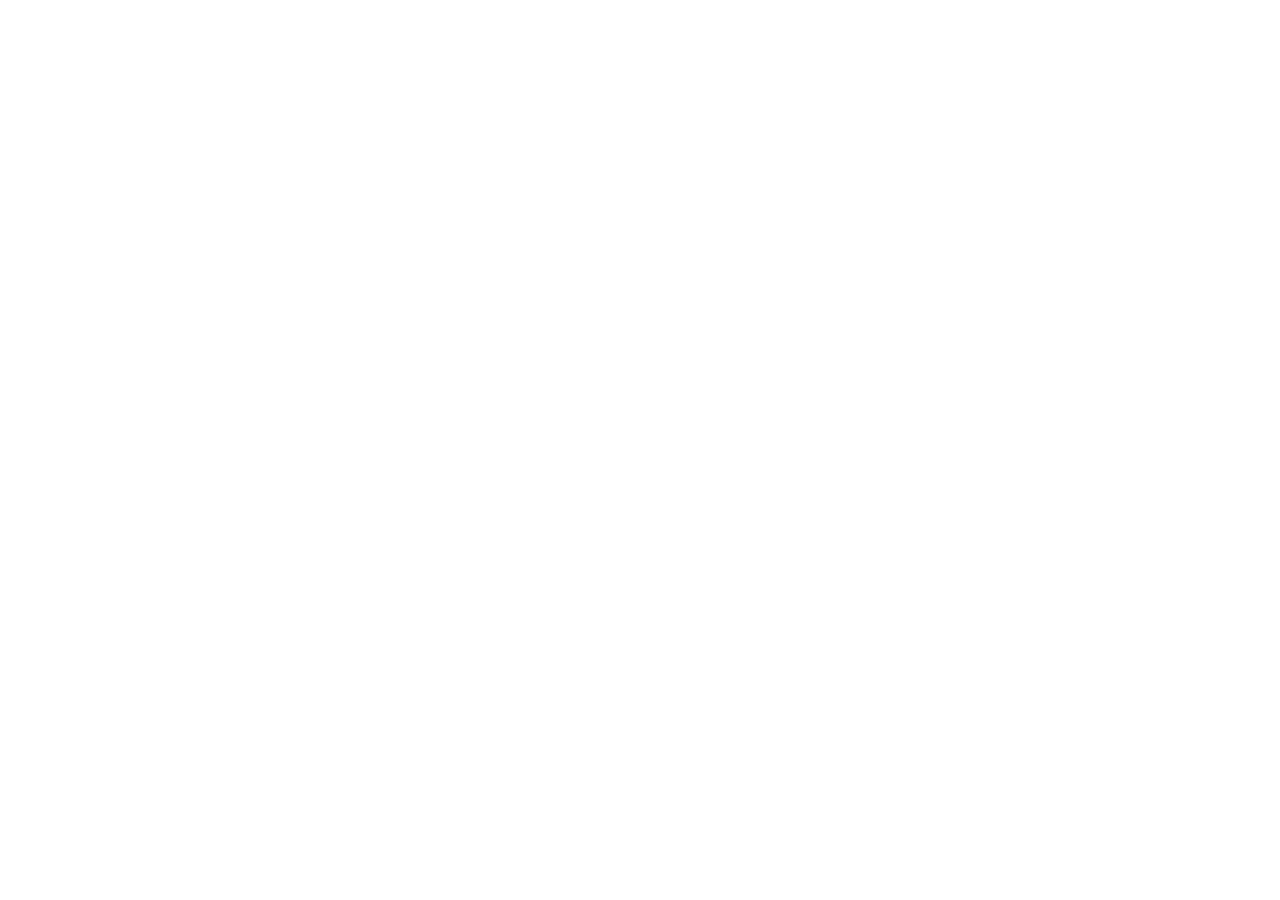
==== index.html @ e39a8a9d "Add files via upload" ====
<!doctype html>
<html lang="en">
  <head>
    <meta charset="UTF-8" />
    <meta name="viewport" content="width=device-width, initial-scale=1.0" />
    <meta name="description" content="Taisha — matcha, káva a něco sladkého. Dvě pobočky v Praze, jedna Taisha." />
    <title>Taisha — matcha, káva a něco sladkého</title>
    <meta property="og:image" content="https://bolt.new/static/og_default.png">
    <meta name="twitter:card" content="summary_large_image">
    <meta name="twitter:image" content="https://bolt.new/static/og_default.png">
</head>
  <body>
    <div id="app"></div>
    <script type="module" src="/main.js"></script>
  </body>
</html>
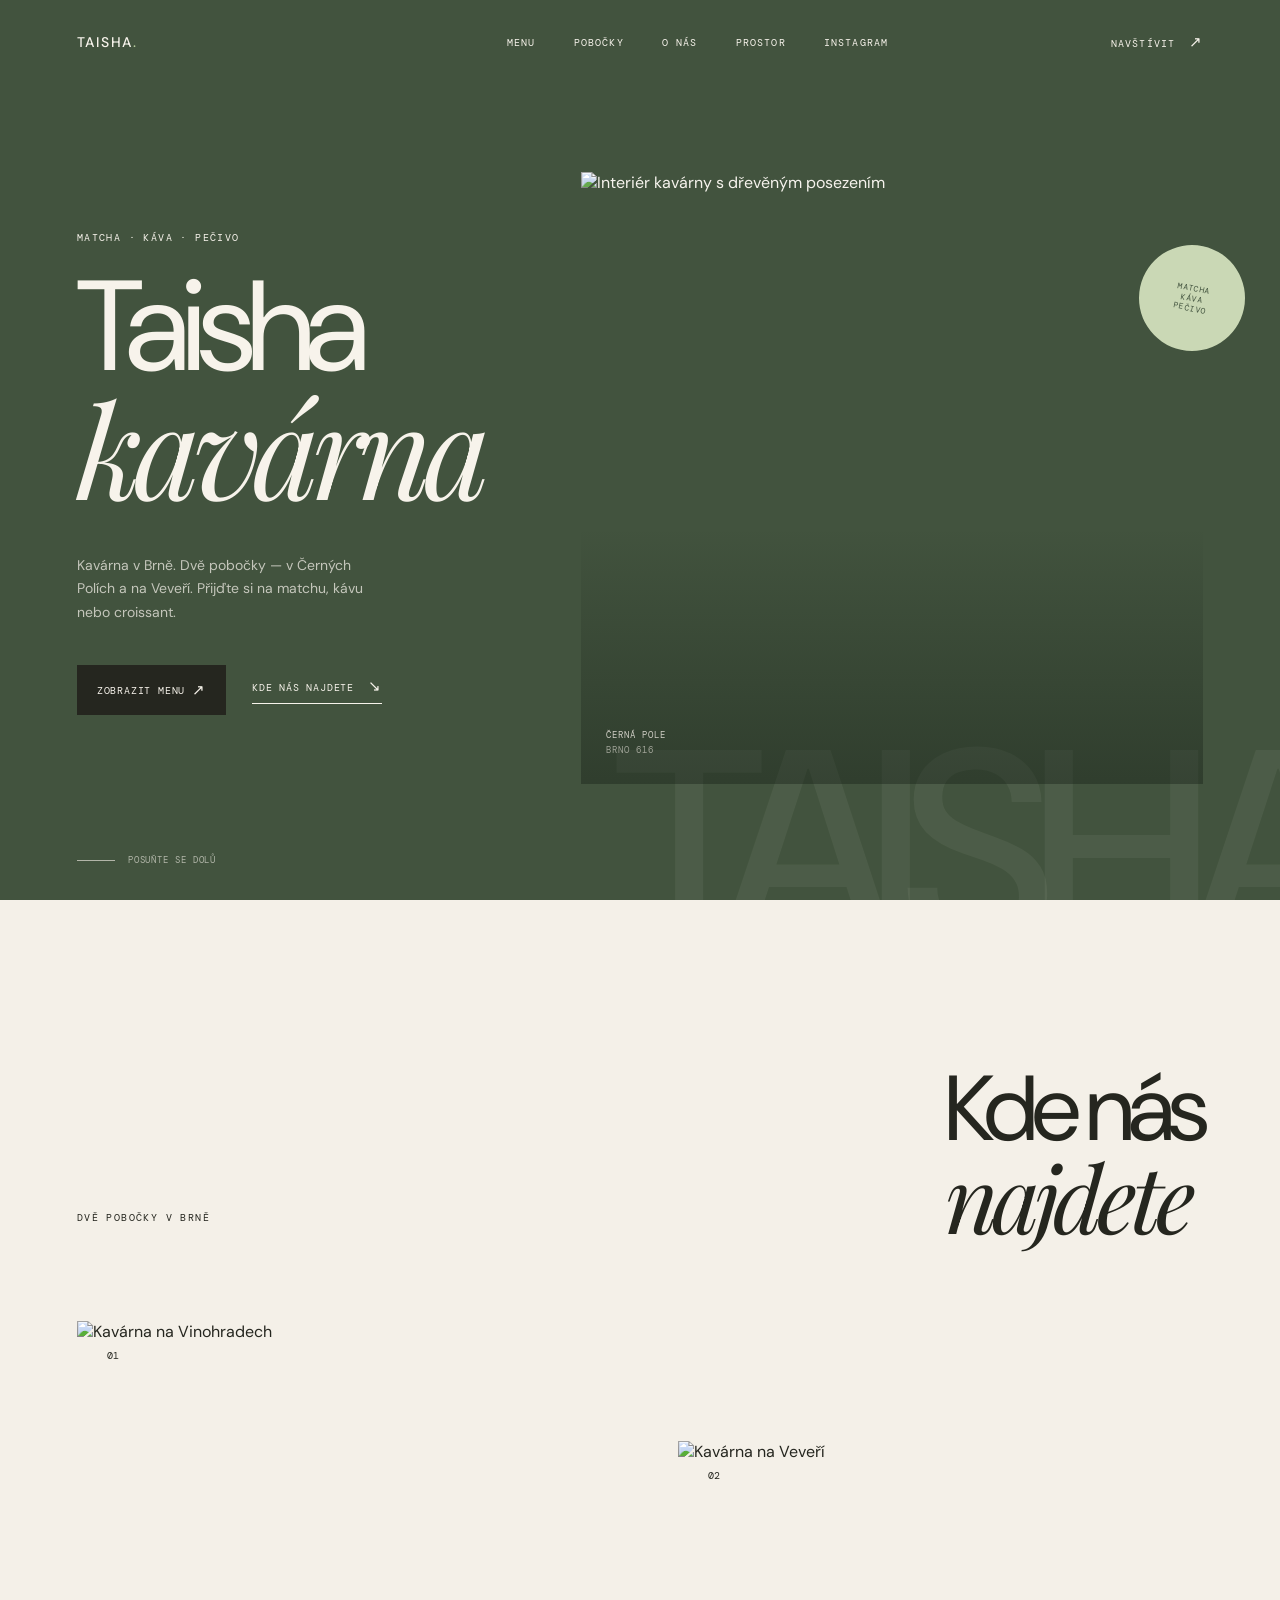
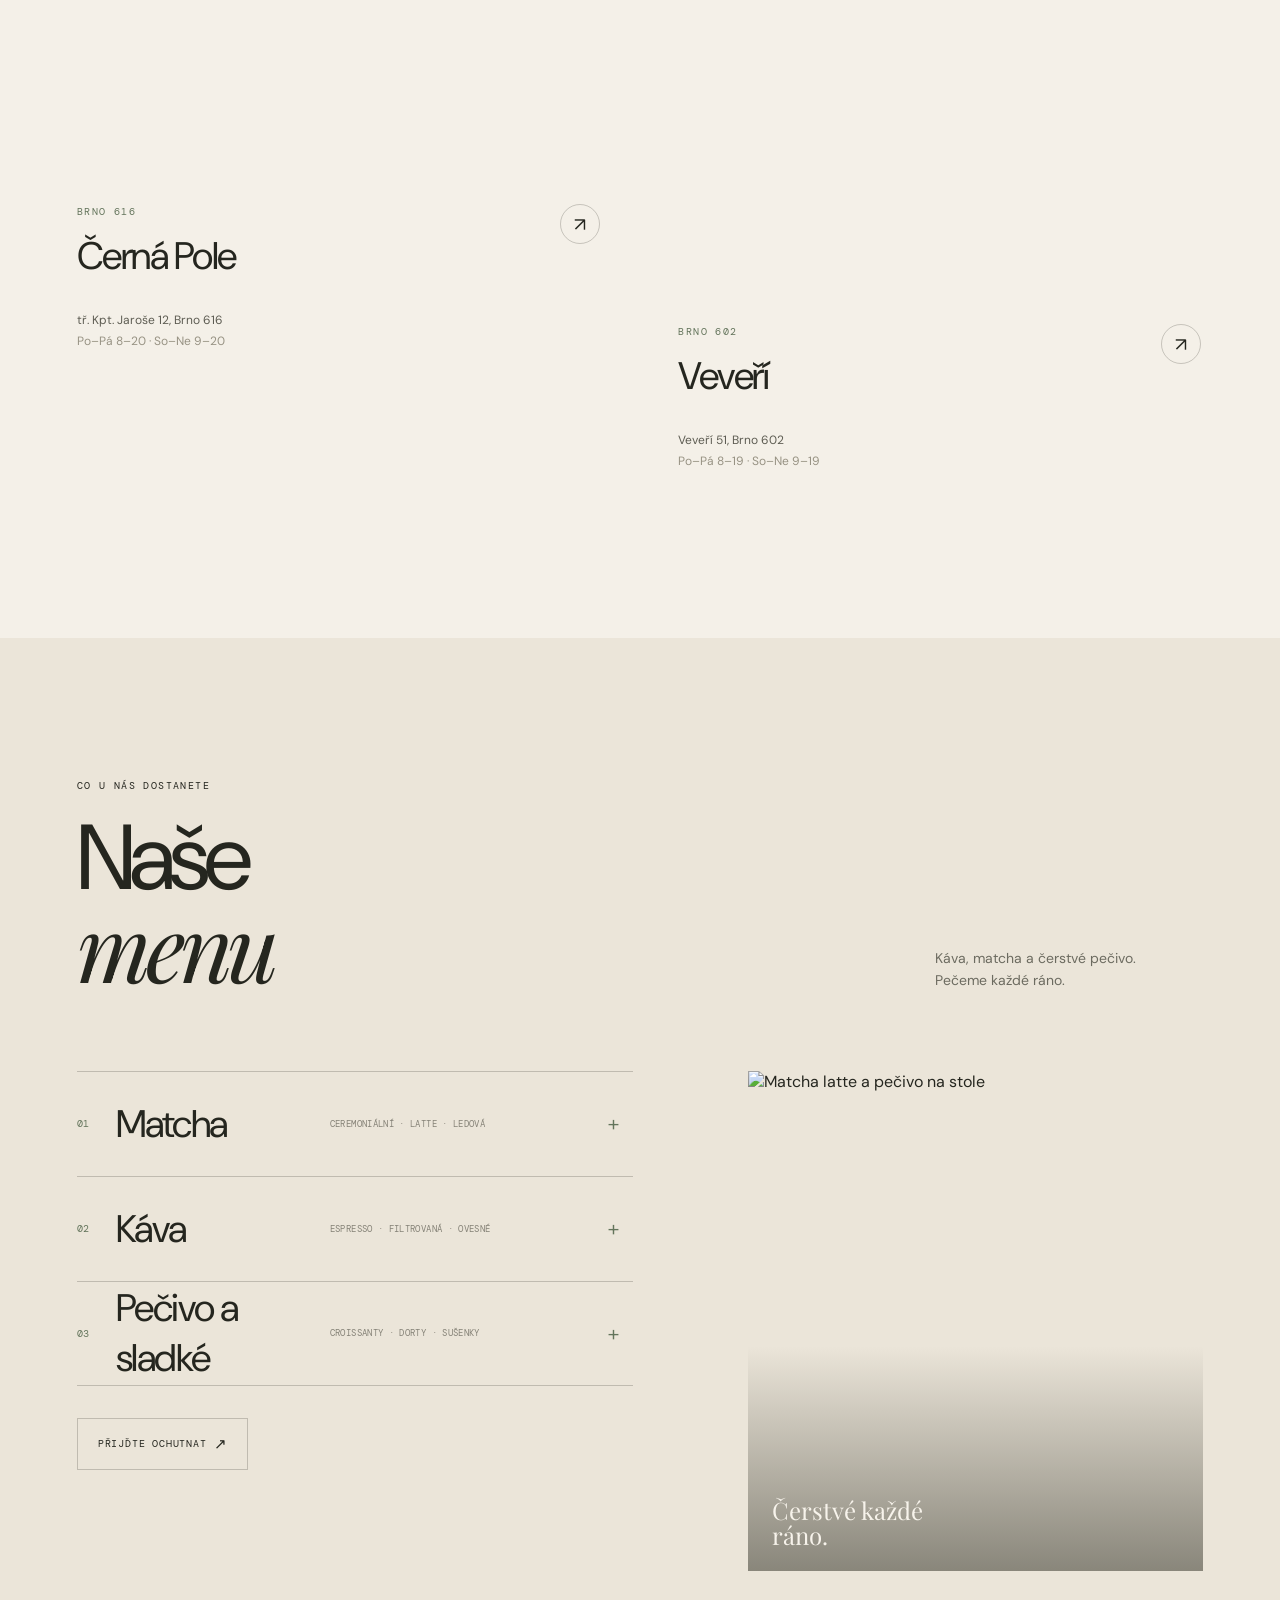
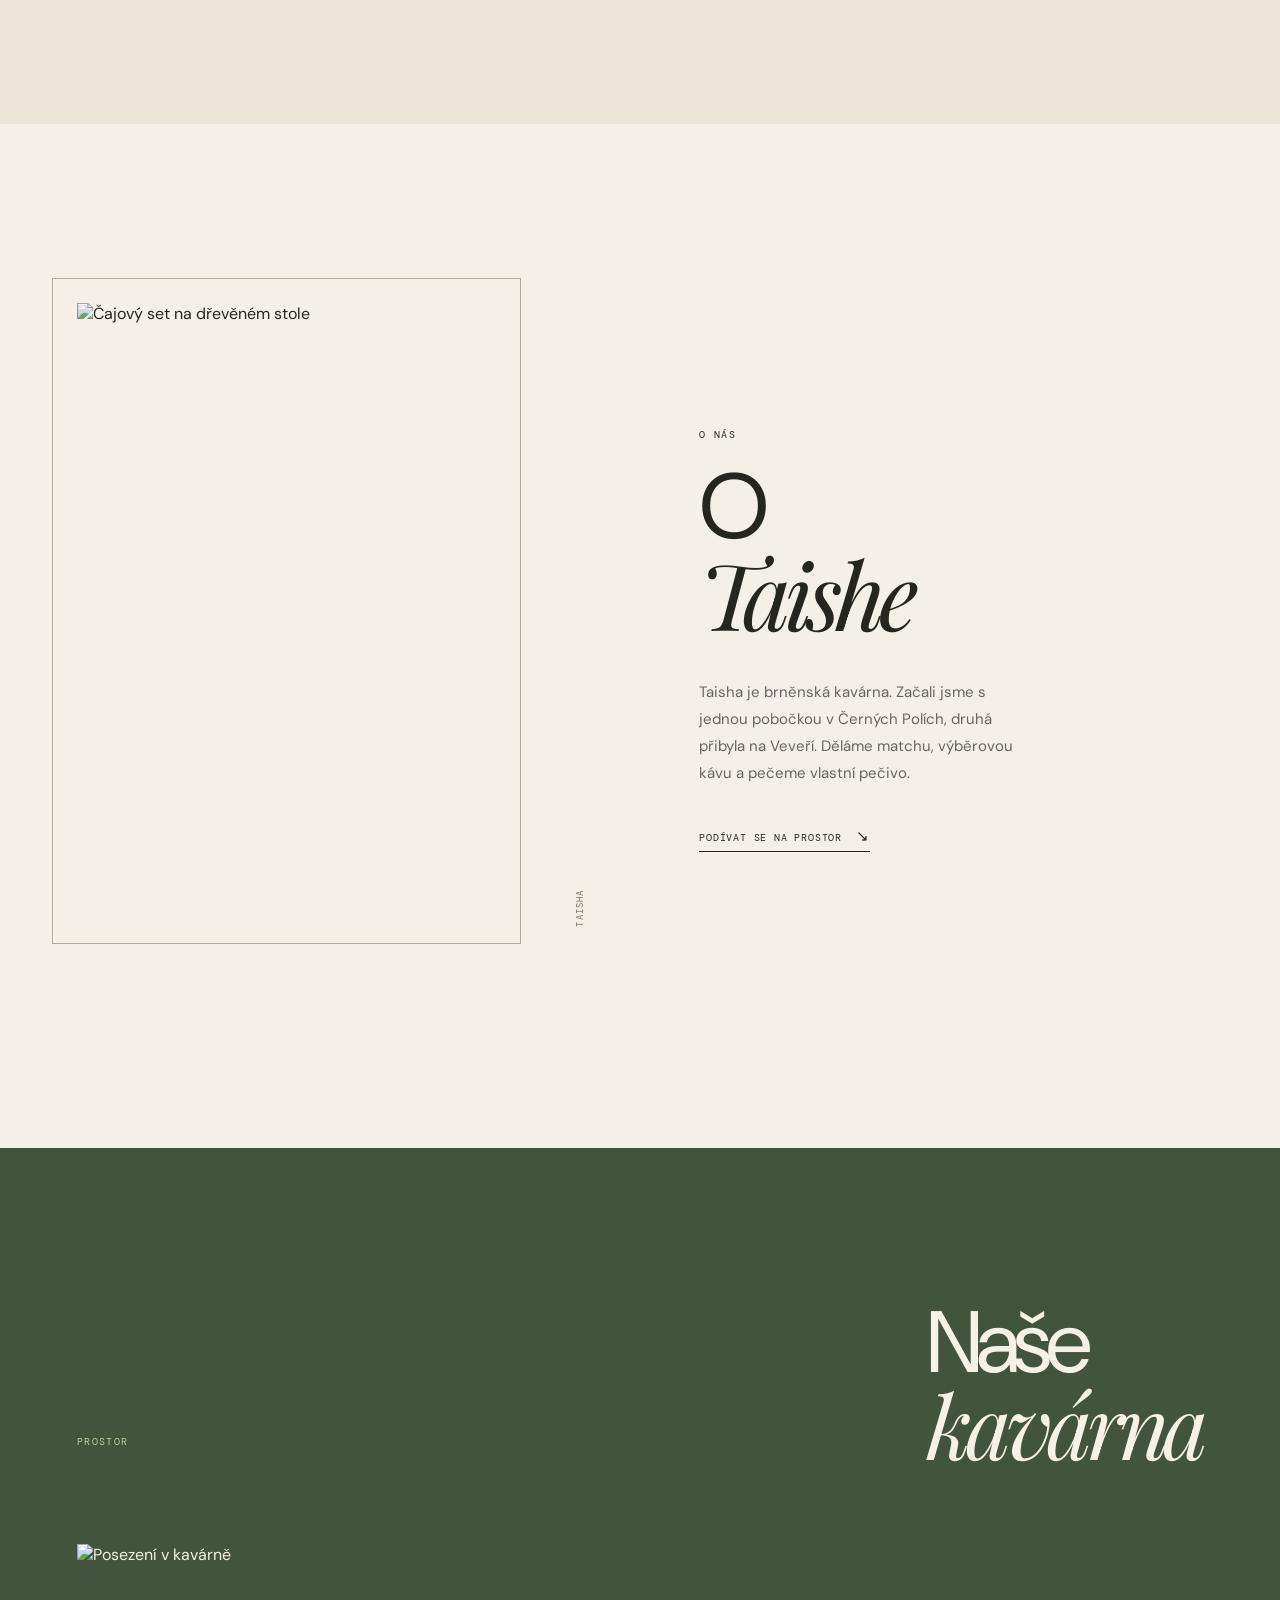
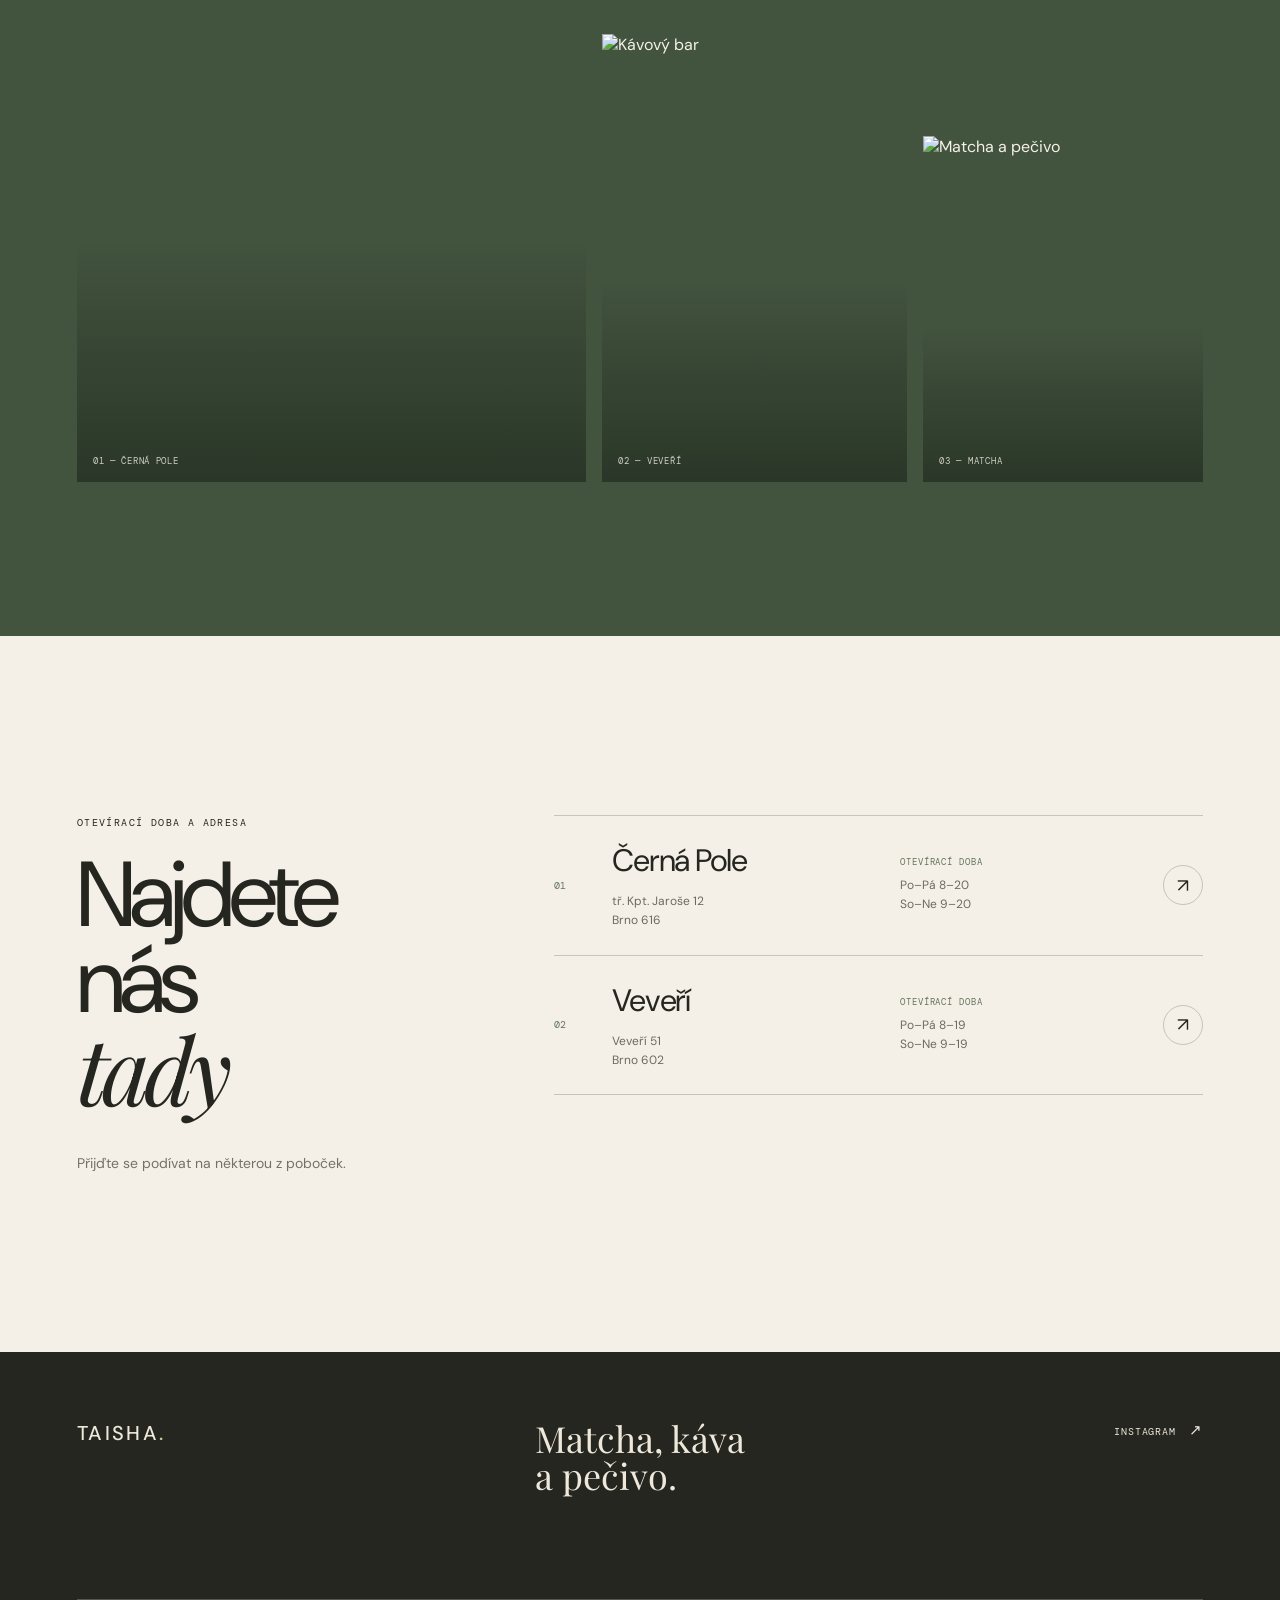
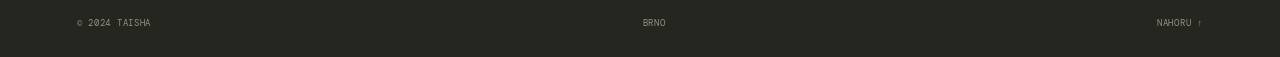
==== commit 3ded966d: "Add files via upload" ====
--- a/index.html
+++ b/index.html
@@ -1,5 +1,5 @@
 <!doctype html>
-<html lang="en">
+<html lang="cs">
   <head>
     <meta charset="UTF-8" />
     <meta name="viewport" content="width=device-width, initial-scale=1.0" />
@@ -8,9 +8,10 @@
     <meta property="og:image" content="https://bolt.new/static/og_default.png">
     <meta name="twitter:card" content="summary_large_image">
     <meta name="twitter:image" content="https://bolt.new/static/og_default.png">
+    <link rel="stylesheet" href="./style.css">
 </head>
   <body>
     <div id="app"></div>
-    <script type="module" src="/main.js"></script>
+    <script type="module" src="./main.js"></script>
   </body>
 </html>
--- a/style.css
+++ b/style.css
@@ -0,0 +1,114 @@
+@import url('https://fonts.googleapis.com/css2?family=DM+Mono:wght@400&family=DM+Sans:wght@400;500&family=Playfair+Display:ital,wght@0,400;0,500;1,400;1,500&display=swap');
+
+:root { font-family: 'DM Sans', sans-serif; color: #25261f; background: #f4f0e8; font-synthesis: none; text-rendering: optimizeLegibility; -webkit-font-smoothing: antialiased; --ink: #25261f; --sage: #63745b; --sage-dark: #42533e; --wood: #b28c67; --cream: #f4f0e8; --paper: #ebe5d9; --line: rgba(37,38,31,.22); }
+* { box-sizing: border-box; }
+html { scroll-behavior: smooth; }
+body { margin: 0; min-width: 320px; background: var(--cream); }
+a { color: inherit; text-decoration: none; }
+button { font: inherit; }
+img { display: block; width: 100%; height: 100%; object-fit: cover; }
+.section-pad { padding-left: clamp(24px, 6vw, 96px); padding-right: clamp(24px, 6vw, 96px); }
+.site-header { position: fixed; z-index: 10; top: 0; left: 0; width: 100%; height: 84px; display: flex; align-items: center; justify-content: space-between; padding: 0 clamp(24px, 6vw, 96px); color: #f7f3eb; transition: background .4s, color .4s, box-shadow .4s; }
+.site-header.scrolled { color: var(--ink); background: rgba(244,240,232,.94); box-shadow: 0 1px 0 var(--line); backdrop-filter: blur(14px); }
+.brand { letter-spacing: .12em; font-size: 14px; font-weight: 500; }
+.brand-dot { color: #b8ce9e; }
+.desktop-nav { display: flex; gap: clamp(20px, 3vw, 48px); margin-left: 13%; }
+.desktop-nav a, .header-visit { font-family: 'DM Mono', monospace; text-transform: uppercase; font-size: 10px; letter-spacing: .11em; transition: opacity .25s; }
+.desktop-nav a:hover, .header-visit:hover, .text-link:hover { opacity: .55; }
+.header-visit span, .text-link span, .button span, .footer-social span { font-size: 15px; margin-left: 7px; }
+.menu-toggle { display: none; border: 0; color: inherit; background: transparent; padding: 8px 0 8px 8px; cursor: pointer; }
+.menu-toggle span { display: block; width: 23px; height: 1px; margin: 5px 0; background: currentColor; transition: transform .3s; }
+.hero { position: relative; min-height: 100vh; padding-top: 150px; padding-bottom: 95px; display: grid; grid-template-columns: minmax(260px, .8fr) minmax(470px, 1.2fr); gap: 8%; align-items: center; background: var(--sage-dark); color: #f7f3eb; overflow: hidden; }
+.hero::after { content: 'TAISHA'; position: absolute; right: -5vw; bottom: -5vw; color: rgba(244,240,232,.055); font-size: clamp(120px, 22vw, 360px); line-height: .8; letter-spacing: -.08em; font-weight: 500; pointer-events: none; }
+.hero-copy { position: relative; z-index: 1; margin-top: -10px; }
+.eyebrow { margin: 0 0 22px; font-family: 'DM Mono', monospace; text-transform: uppercase; letter-spacing: .14em; font-size: 10px; line-height: 1.5; }
+.hero h1, h2 { margin: 0; font-weight: 400; line-height: .94; letter-spacing: -.065em; }
+.hero h1 { font-size: clamp(70px, 10vw, 148px); }
+h1 em, h2 em { font-family: 'Playfair Display', serif; font-weight: 400; }
+.hero-intro { max-width: 305px; margin: 36px 0 40px; font-size: 14px; line-height: 1.7; color: rgba(247,243,235,.72); }
+.hero-actions { display: flex; align-items: center; gap: 26px; }
+.button { display: inline-flex; align-items: center; justify-content: center; padding: 15px 20px; font-family: 'DM Mono', monospace; text-transform: uppercase; letter-spacing: .08em; font-size: 10px; transition: transform .25s, background .25s, color .25s; }
+.button:hover { transform: translateY(-3px); }
+.button-dark { background: var(--ink); color: #f7f3eb; }
+.button-dark:hover { background: #4f6250; }
+.button-outline { border: 1px solid var(--line); color: var(--ink); margin-top: 32px; }
+.button-outline:hover { border-color: var(--ink); background: var(--ink); color: var(--cream); }
+.text-link { font-family: 'DM Mono', monospace; font-size: 10px; letter-spacing: .08em; text-transform: uppercase; border-bottom: 1px solid currentColor; padding-bottom: 7px; transition: opacity .25s; }
+.hero-visual { position: relative; z-index: 1; height: min(68vh, 700px); min-height: 480px; }
+.hero-visual::after { content: ''; position: absolute; inset: 0; background: linear-gradient(180deg, transparent 58%, rgba(18,27,19,.38)); pointer-events: none; }
+.hero-visual img { filter: saturate(.78); }
+.hero-stamp { position: absolute; z-index: 1; right: -42px; top: 12%; width: 106px; height: 106px; border-radius: 50%; display: grid; place-items: center; text-align: center; background: #cad8b5; color: var(--sage-dark); font-family: 'DM Mono', monospace; font-size: 8px; line-height: 1.25; letter-spacing: .07em; transform: rotate(12deg); }
+.image-caption { position: absolute; z-index: 1; bottom: 25px; left: 25px; margin: 0; font-family: 'DM Mono', monospace; text-transform: uppercase; font-size: 9px; letter-spacing: .1em; line-height: 1.7; color: rgba(247,243,235,.8); }
+.image-caption span { color: rgba(247,243,235,.55); }
+.scroll-note { position: absolute; bottom: 34px; left: clamp(24px, 6vw, 96px); display: flex; align-items: center; gap: 13px; font-family: 'DM Mono', monospace; text-transform: uppercase; letter-spacing: .1em; font-size: 9px; color: rgba(247,243,235,.62); }
+.scroll-line { width: 38px; height: 1px; background: currentColor; }
+.locations { padding-top: clamp(100px, 13vw, 190px); padding-bottom: clamp(100px, 13vw, 180px); }
+.section-heading { display: flex; justify-content: space-between; align-items: flex-end; margin-bottom: 74px; }
+h2 { font-size: clamp(52px, 7.2vw, 108px); }
+.location-grid { display: grid; grid-template-columns: 1fr 1fr; gap: clamp(20px, 6vw, 96px); }
+.location-card:nth-child(2) { margin-top: 120px; }
+.card-image { height: clamp(300px, 36vw, 530px); position: relative; overflow: hidden; }
+.card-image img, .menu-image img, .story-image img, .gallery-item img { transition: transform .8s cubic-bezier(.2,.7,.2,1); }
+.location-card:hover img, .menu-image:hover img, .gallery-item:hover img, .story-image:hover img { transform: scale(1.04); }
+.card-number { position: absolute; top: 20px; left: 20px; padding: 8px 10px; background: var(--cream); font-family: 'DM Mono', monospace; font-size: 10px; }
+.card-content { position: relative; display: grid; grid-template-columns: 1fr 42px; gap: 12px; padding-top: 23px; }
+.card-content .eyebrow { margin-bottom: 12px; color: var(--sage); }
+h3 { margin: 0; font-weight: 400; font-size: clamp(26px, 3vw, 42px); letter-spacing: -.04em; }
+.circle-arrow { width: 40px; height: 40px; display: grid; place-items: center; border: 1px solid var(--line); border-radius: 50%; font-size: 19px; transition: background .25s, color .25s, transform .25s; }
+.circle-arrow:hover { background: var(--sage); color: var(--cream); border-color: var(--sage); transform: rotate(45deg); }
+.location-meta { grid-column: 1 / -1; margin: 17px 0 0; font-size: 12px; line-height: 1.7; color: #5d5c52; }
+.location-meta span { color: #979283; }
+.menu-section { padding-top: clamp(90px, 11vw, 170px); padding-bottom: clamp(90px, 12vw, 180px); background: var(--paper); }
+.menu-top { display: flex; justify-content: space-between; align-items: flex-end; margin-bottom: 75px; }
+.menu-note { margin: 0 6% 4px 0; color: #6c6b60; font-size: 14px; line-height: 1.6; }
+.menu-layout { display: grid; grid-template-columns: 1.1fr .9fr; gap: clamp(40px, 9vw, 150px); align-items: start; }
+.menu-row { display: grid; grid-template-columns: 1fr 1.1fr 25px; align-items: center; min-height: 105px; border-top: 1px solid var(--line); }
+.menu-row:last-of-type { border-bottom: 1px solid var(--line); }
+.menu-row > div { display: flex; align-items: center; gap: 27px; }
+.menu-index { font-family: 'DM Mono', monospace; font-size: 10px; color: var(--sage); }
+.menu-row h3 { font-size: clamp(23px, 3vw, 39px); }
+.menu-row p { margin: 0; font-family: 'DM Mono', monospace; text-transform: uppercase; font-size: 9px; color: #858277; letter-spacing: .04em; }
+.menu-plus { font-size: 22px; font-weight: 300; color: var(--sage); }
+.menu-image { position: relative; height: 500px; overflow: hidden; }
+.menu-image::after { content: ''; position: absolute; inset: 0; background: linear-gradient(180deg, transparent 55%, rgba(40,40,29,.5)); }
+.menu-image span { position: absolute; z-index: 1; bottom: 22px; left: 24px; font-family: 'Playfair Display', serif; color: #f7f3eb; font-size: 24px; line-height: 1.05; }
+.story { display: grid; grid-template-columns: .93fr 1fr; gap: clamp(50px, 12vw, 190px); align-items: center; padding-top: clamp(100px, 14vw, 210px); padding-bottom: clamp(100px, 14vw, 210px); }
+.story-image { height: min(52vw, 680px); min-height: 430px; position: relative; }
+.story-image::before { content: ''; position: absolute; z-index: -1; inset: -25px 25px 25px -25px; border: 1px solid #b3aa9a; }
+.story-image img { filter: saturate(.7); }
+.vertical-label { position: absolute; right: -52px; bottom: 55px; transform: rotate(-90deg); font-family: 'DM Mono', monospace; text-transform: uppercase; font-size: 9px; letter-spacing: .13em; color: #777367; }
+.story-copy { max-width: 475px; }
+.story-copy h2 { margin-bottom: 35px; }
+.story-copy > p:not(.eyebrow) { max-width: 320px; margin: 0 0 38px; font-size: 15px; line-height: 1.8; color: #68665c; }
+.space-section { background: var(--sage-dark); color: #f6f1e6; padding-top: clamp(90px, 12vw, 165px); padding-bottom: clamp(90px, 12vw, 165px); overflow: hidden; }
+.space-heading { display: flex; justify-content: space-between; align-items: flex-end; padding-bottom: 73px; }
+.space-heading .eyebrow { color: #b8ce9e; }
+.space-heading h2 { font-size: clamp(46px, 6.8vw, 100px); }
+.gallery { display: grid; grid-template-columns: 1.42fr .85fr .78fr; gap: 16px; padding: 0 clamp(24px, 6vw, 96px); align-items: end; }
+.gallery-item { position: relative; overflow: hidden; }
+.gallery-item::after { content: ''; position: absolute; inset: 0; background: linear-gradient(180deg, transparent 55%, rgba(20,29,20,.52)); }
+.gallery-wide { height: clamp(330px, 42vw, 580px); }
+.gallery-tall { height: clamp(270px, 35vw, 480px); }
+.gallery-small { height: clamp(220px, 27vw, 370px); }
+.gallery-item span { position: absolute; z-index: 1; left: 16px; bottom: 15px; font-family: 'DM Mono', monospace; text-transform: uppercase; font-size: 9px; letter-spacing: .08em; color: rgba(247,243,235,.8); }
+.find-us { padding-top: clamp(100px, 14vw, 190px); padding-bottom: clamp(90px, 13vw, 170px); display: grid; grid-template-columns: .7fr 1.3fr; gap: clamp(50px, 10vw, 150px); }
+.find-heading > p:last-child { margin-top: 35px; font-size: 14px; color: #747166; }
+.find-row { display: grid; grid-template-columns: 42px 1.1fr 1fr 40px; gap: 16px; align-items: center; min-height: 140px; border-top: 1px solid var(--line); }
+.find-row:last-child { border-bottom: 1px solid var(--line); }
+.find-number { font-family: 'DM Mono', monospace; font-size: 10px; color: var(--sage); }
+.find-row h3 { font-size: 31px; margin-bottom: 11px; }
+.find-row p { margin: 0; font-size: 12px; line-height: 1.6; color: #6c6a60; }
+.find-hours span { display: block; margin-bottom: 8px; font-family: 'DM Mono', monospace; text-transform: uppercase; font-size: 9px; letter-spacing: .1em; color: var(--sage); }
+.site-footer { padding: 68px clamp(24px, 6vw, 96px) 28px; background: var(--ink); color: #eee8db; }
+.footer-top { display: flex; justify-content: space-between; align-items: flex-start; padding-bottom: 105px; }
+.footer-brand { font-size: 20px; }
+.footer-top p { margin: 0; font-family: 'Playfair Display', serif; font-size: clamp(21px, 3vw, 36px); line-height: 1.02; }
+.footer-social { font-family: 'DM Mono', monospace; text-transform: uppercase; font-size: 10px; letter-spacing: .08em; }
+.footer-bottom { display: flex; justify-content: space-between; padding-top: 17px; border-top: 1px solid rgba(238,232,219,.25); font-family: 'DM Mono', monospace; text-transform: uppercase; font-size: 9px; letter-spacing: .08em; color: rgba(238,232,219,.55); }
+.mobile-menu { display: none; }
+.reveal { opacity: 0; transform: translateY(24px); transition: opacity .8s ease, transform .8s ease; }
+.reveal-delay { transition-delay: .12s; }
+.reveal.is-visible { opacity: 1; transform: translateY(0); }
+@media (max-width: 800px) { .desktop-nav, .header-visit { display: none; } .menu-toggle { display: block; } .site-header { height: 72px; } .hero { min-height: auto; padding-top: 130px; padding-bottom: 110px; grid-template-columns: 1fr; gap: 60px; } .hero::after { right: -10vw; bottom: -1vw; } .hero-visual { min-height: 420px; height: 105vw; max-height: 600px; } .hero-stamp { right: 15px; top: -25px; } .scroll-note { bottom: 35px; } .section-heading, .menu-top, .space-heading { display: block; } .section-heading { margin-bottom: 50px; } .section-heading h2, .menu-top h2 { margin-top: 35px; } .menu-note { margin: 35px 0 0; } .location-grid { grid-template-columns: 1fr; gap: 70px; } .location-card:nth-child(2) { margin-top: 0; } .card-image { height: 110vw; max-height: 560px; } .menu-layout { grid-template-columns: 1fr; gap: 50px; } .menu-image { height: 100vw; max-height: 550px; } .story { grid-template-columns: 1fr; gap: 75px; } .story-image { width: calc(100% - 25px); height: 105vw; max-height: 600px; } .space-heading { padding-bottom: 50px; } .space-heading h2 { margin-top: 35px; } .gallery { grid-template-columns: 1fr 1fr; gap: 10px; } .gallery-wide { grid-column: 1 / -1; height: 72vw; } .gallery-tall, .gallery-small { height: 55vw; } .find-us { grid-template-columns: 1fr; gap: 65px; } .find-row { grid-template-columns: 30px 1fr 38px; gap: 10px; min-height: 125px; } .find-hours { grid-column: 2; } .find-row .circle-arrow { grid-column: 3; grid-row: 1 / 3; } .footer-top { padding-bottom: 80px; flex-wrap: wrap; gap: 35px; } .footer-top p { order: 3; width: 100%; } .footer-bottom { gap: 18px; flex-wrap: wrap; } .mobile-menu { position: fixed; z-index: 9; inset: 0; display: flex; align-items: center; justify-content: center; background: var(--sage-dark); color: var(--cream); opacity: 0; visibility: hidden; transition: opacity .3s, visibility .3s; } .mobile-menu nav { display: flex; flex-direction: column; align-items: center; gap: 22px; } .mobile-menu a { font-family: 'Playfair Display', serif; font-size: 32px; } .menu-open .mobile-menu { opacity: 1; visibility: visible; } .menu-open .menu-toggle span:first-child { transform: translateY(3px) rotate(45deg); } .menu-open .menu-toggle span:last-child { transform: translateY(-3px) rotate(-45deg); } }
+@media (prefers-reduced-motion: reduce) { html { scroll-behavior: auto; } .reveal { opacity: 1; transform: none; transition: none; } * { transition-duration: .01ms !important; } }
+@media (max-width: 480px) { .hero h1 { font-size: clamp(52px, 13vw, 72px); } h2 { font-size: clamp(38px, 9vw, 52px); } .space-heading h2 { font-size: clamp(34px, 8vw, 48px); } .mobile-menu a { font-size: 28px; } .menu-row h3 { font-size: 22px; } .menu-row { min-height: 88px; } .menu-row > div { gap: 18px; } .find-row h3 { font-size: 24px; } .footer-top p { font-size: 22px; } .hero-intro { font-size: 14px; } .menu-note { font-size: 13px; } .story-copy > p:not(.eyebrow) { font-size: 14px; } .location-meta { font-size: 11px; } .find-row p { font-size: 12px; } }
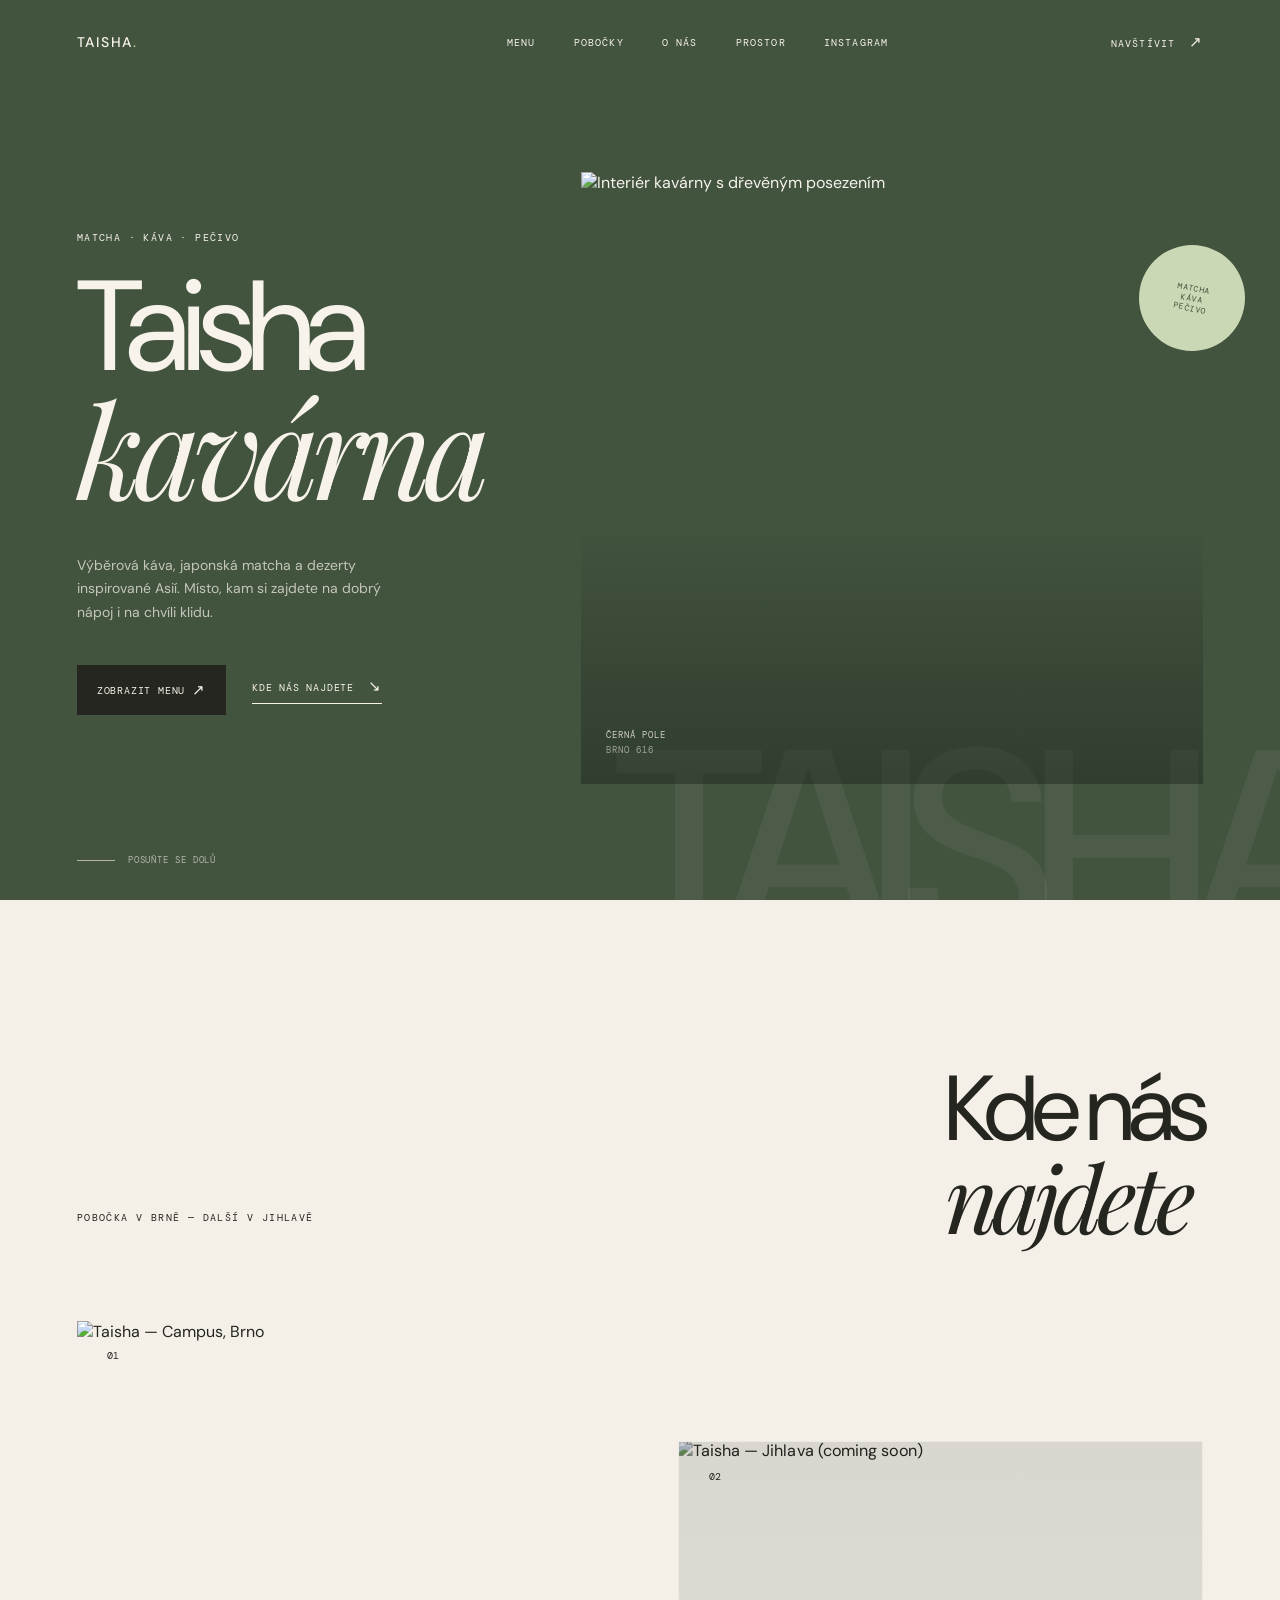
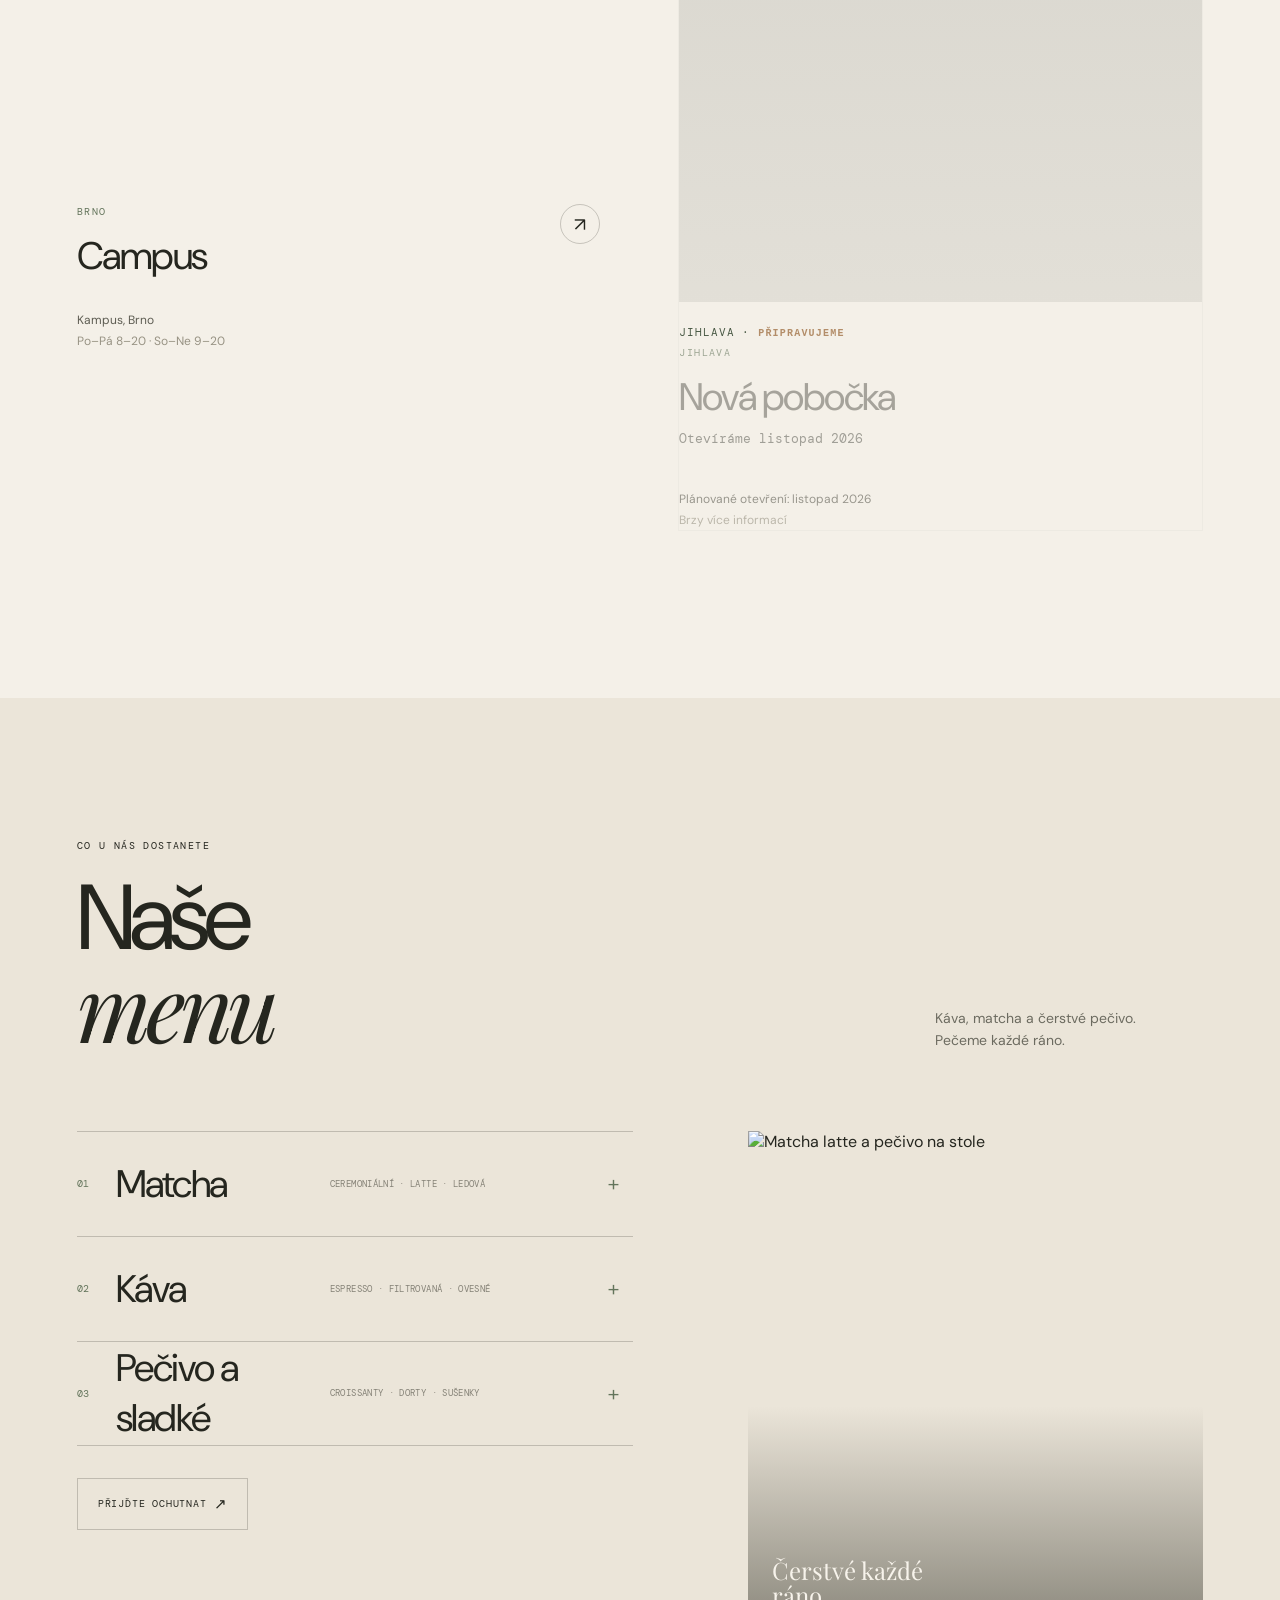
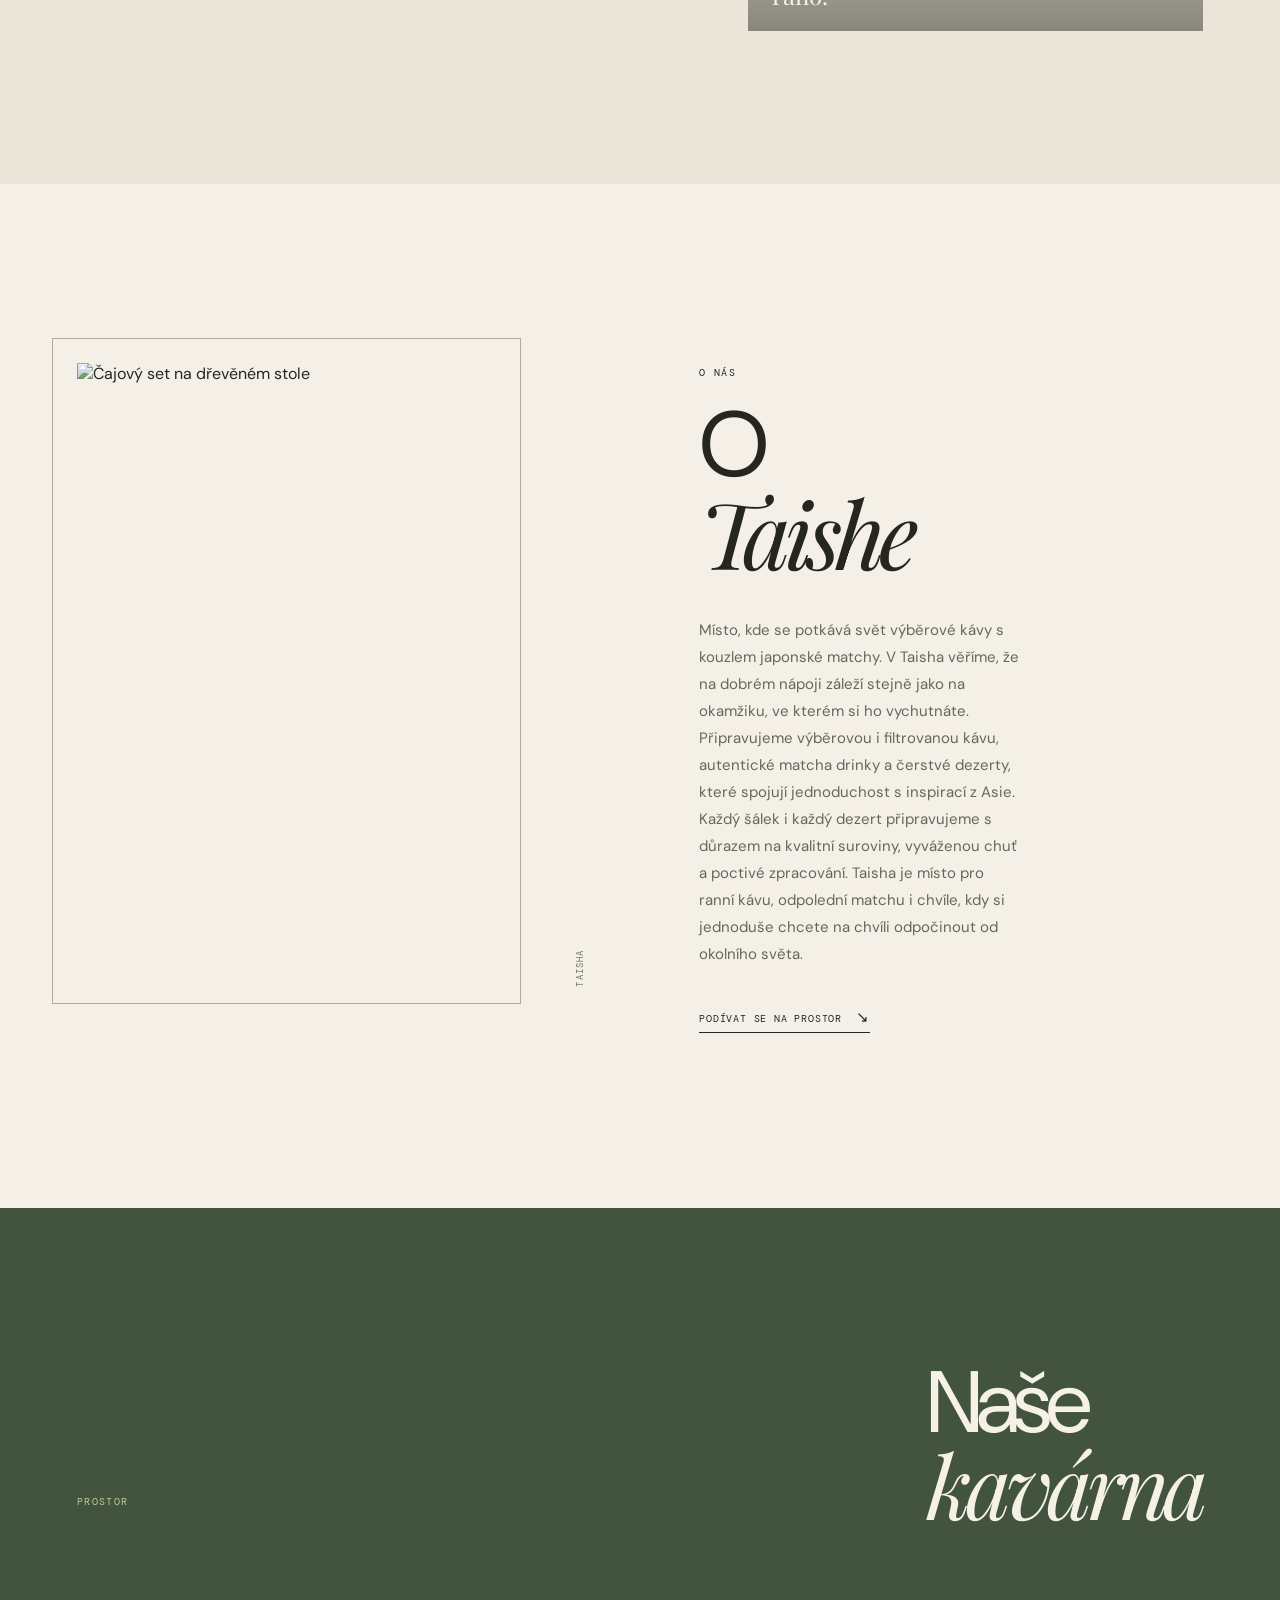
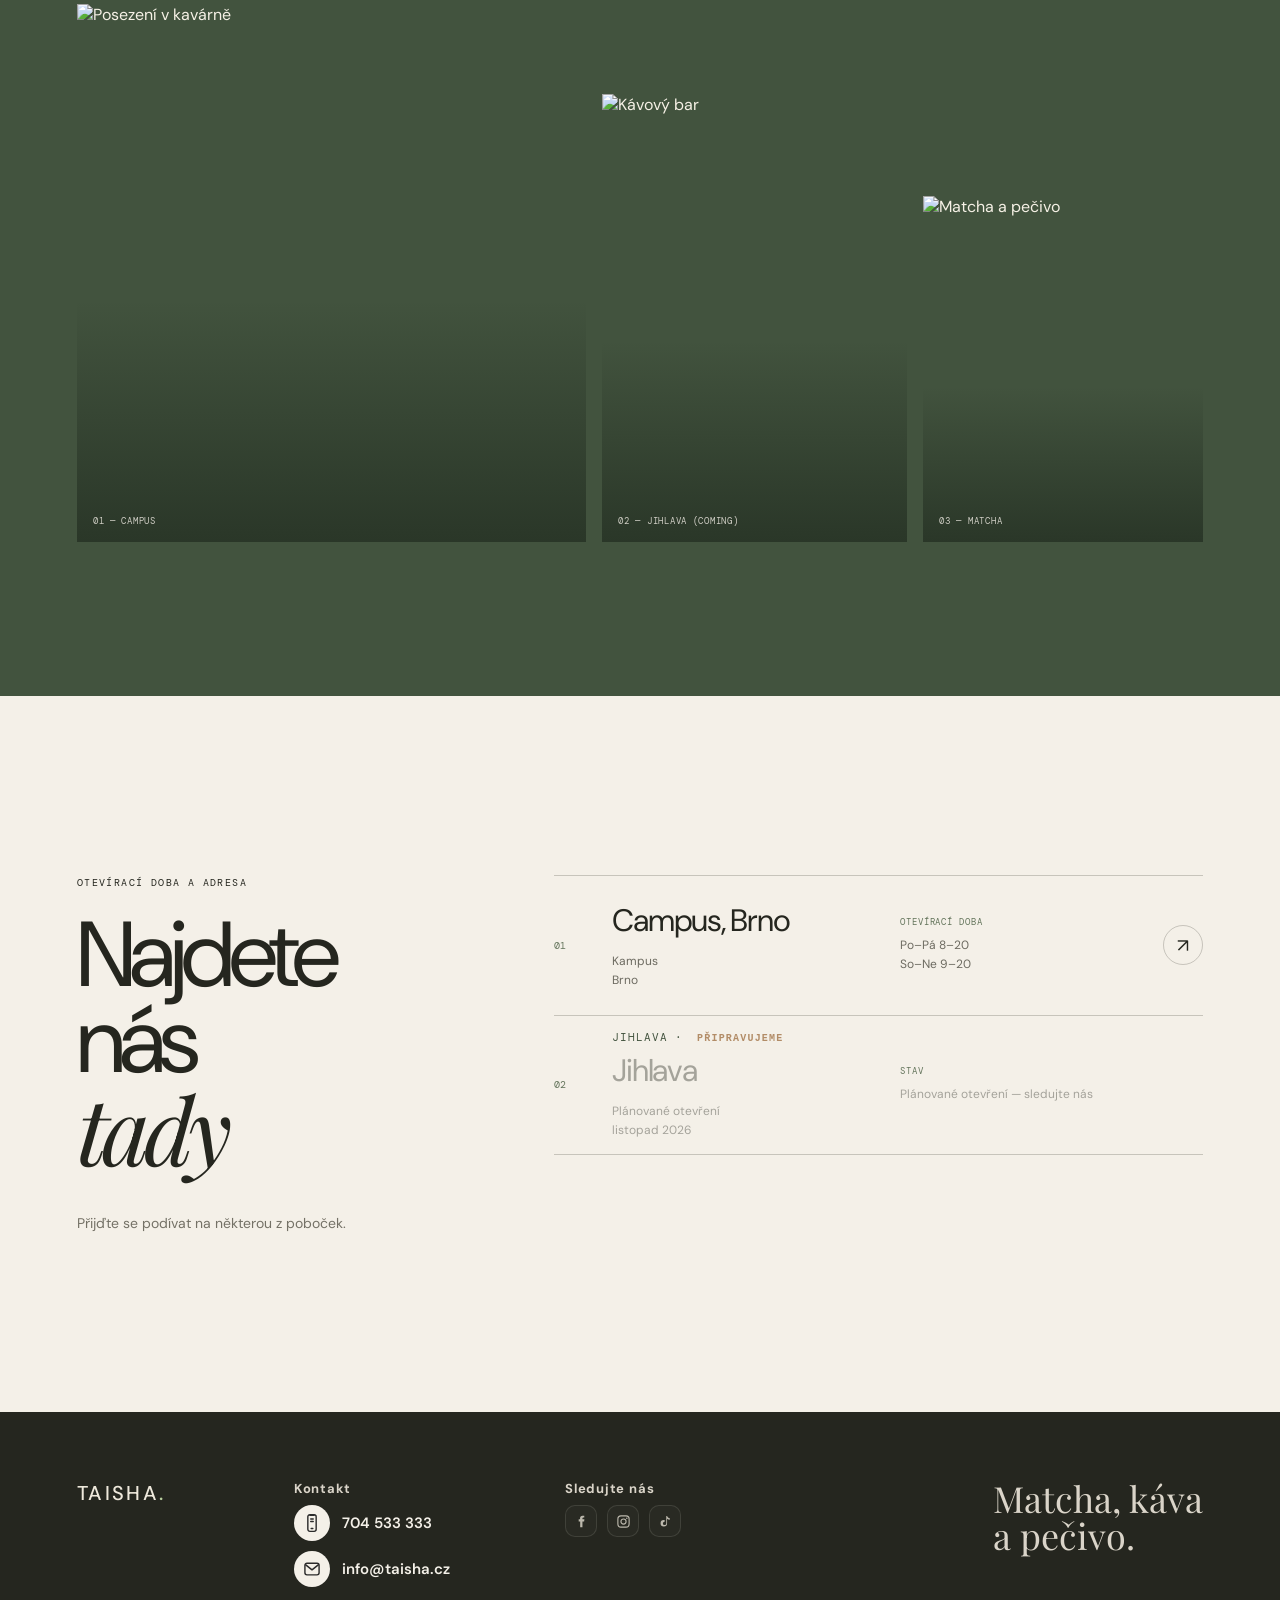
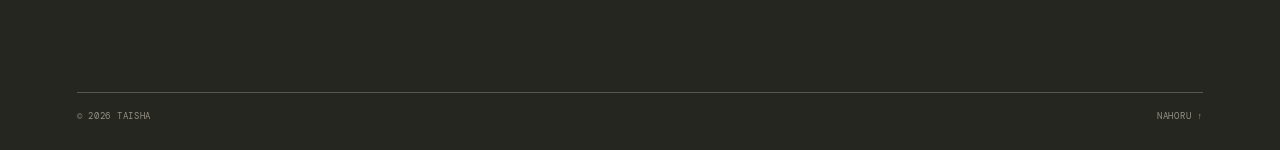
==== commit 715a5e56: "Add files via upload" ====
--- a/index.html
+++ b/index.html
@@ -3,15 +3,14 @@
   <head>
     <meta charset="UTF-8" />
     <meta name="viewport" content="width=device-width, initial-scale=1.0" />
-    <meta name="description" content="Taisha — matcha, káva a něco sladkého. Dvě pobočky v Praze, jedna Taisha." />
+    <meta name="description" content="Taisha — matcha, káva a něco sladkého. Dvě pobočky, jedna Taisha." />
     <title>Taisha — matcha, káva a něco sladkého</title>
-    <meta property="og:image" content="https://bolt.new/static/og_default.png">
     <meta name="twitter:card" content="summary_large_image">
-    <meta name="twitter:image" content="https://bolt.new/static/og_default.png">
-    <link rel="stylesheet" href="./style.css">
+    <!-- Open graph / twitter image removed (no external bolt.new references) -->
 </head>
   <body>
     <div id="app"></div>
-    <script type="module" src="./main.js"></script>
+    <link rel="stylesheet" href="style.css?v=2">
+    <script src="main.js?v=2"></script>
   </body>
 </html>
--- a/style.css
+++ b/style.css
@@ -51,6 +51,77 @@
 .card-image img, .menu-image img, .story-image img, .gallery-item img { transition: transform .8s cubic-bezier(.2,.7,.2,1); }
 .location-card:hover img, .menu-image:hover img, .gallery-item:hover img, .story-image:hover img { transform: scale(1.04); }
 .card-number { position: absolute; top: 20px; left: 20px; padding: 8px 10px; background: var(--cream); font-family: 'DM Mono', monospace; font-size: 10px; }
+.coming-badge { display: inline-block; background: var(--wood); color: var(--cream); padding: 6px 10px; border-radius: 999px; font-family: 'DM Mono', monospace; font-size: 10px; letter-spacing: .08em; }
+
+.coming-overlay { position: absolute; left: 50%; top: 50%; transform: translate(-50%, -50%); background: rgba(37,38,31,.78); color: var(--cream); padding: 12px 18px; border-radius: 12px; display: flex; flex-direction: column; align-items: center; gap: 6px; text-align: center; box-shadow: 0 6px 20px rgba(0,0,0,.25); }
+.coming-overlay small { display: block; font-family: 'DM Mono', monospace; font-size: 11px; color: rgba(247,243,235,.85); }
+.card-image img { transition: transform .8s cubic-bezier(.2,.7,.2,1), filter .3s ease; }
+.card-image .coming-overlay + .card-number, .card-image .coming-overlay { z-index: 3; }
+.card-image .coming-overlay ~ img { filter: brightness(.6) saturate(.7); }
+
+@media (max-width: 800px) { .coming-overlay { padding: 10px 14px; } }
+
+/* Stronger coming-soon visual treatment */
+.location-card.coming-soon { border: 1px solid rgba(37,38,31,.03); background: transparent; }
+.location-card.coming-soon .card-image img { filter: grayscale(.35) brightness(.82) saturate(.65); transform: scale(1.01); }
+.location-card.coming-soon .card-image::after { content: ''; position: absolute; inset: 0; background: linear-gradient(180deg, rgba(18,27,19,.12), rgba(18,27,19,.08)); border-radius: 0; pointer-events: none; }
+.location-card.coming-soon .circle-arrow { display: none; }
+.location-card.coming-soon .card-content { opacity: 0.98; }
+.location-card.coming-soon:hover .card-image img { transform: none; }
+.location-card.coming-soon .coming-overlay { background: linear-gradient(180deg, rgba(37,38,31,.7), rgba(37,38,31,.6)); backdrop-filter: blur(2px); }
+
+/* Make badge text stand out */
+.coming-badge { letter-spacing: .12em; font-weight: 600; }
+
+.location-card.coming-soon { position: relative; }
+.location-card.coming-soon .card-image, .location-card.coming-soon .card-content { position: relative; z-index: 1; }
+.location-card.coming-soon .coming-label { position: relative; z-index: 3; font-family: 'DM Mono', monospace; font-size: 11px; letter-spacing: .08em; color: var(--sage-dark); margin-bottom: 6px; opacity: 1; }
+.location-card.coming-soon .coming-note { margin-top: 8px; font-family: 'DM Mono', monospace; font-size: 13px; color: #6b6b63; }
+.location-card.coming-soon .coming-badge { background: transparent; color: var(--wood); padding: 0; border-radius: 0; font-weight: 700; }
+
+/* Dim only textual content; keep card background unchanged */
+.location-card.coming-soon .card-content { color: rgba(37,38,31,0.62); }
+.location-card.coming-soon .card-content h3,
+.location-card.coming-soon .card-content p,
+.location-card.coming-soon .card-content .eyebrow { opacity: 0.62; }
+.location-card.coming-soon .card-content .coming-label { opacity: 1; }
+.location-card.coming-soon .card-content .coming-badge { opacity: 1; }
+.location-card.coming-soon .card-image img { filter: grayscale(.2) brightness(.9) saturate(.75); }
+
+/* Find-us row coming-soon treatment */
+.find-row.coming-soon { position: relative; }
+.find-row.coming-soon .coming-label { font-family: 'DM Mono', monospace; font-size: 11px; letter-spacing: .08em; color: var(--sage-dark); margin-bottom: 6px; }
+.find-row.coming-soon .coming-badge { background: transparent; color: var(--wood); padding: 0 6px; border-radius: 6px; font-weight: 700; }
+.find-row.coming-soon h3, .find-row.coming-soon p, .find-row.coming-soon .find-hours p { opacity: 0.62; color: rgba(37,38,31,0.62); }
+.find-row.coming-soon .circle-arrow { display: none; }
+
+/* Footer contact styles */
+.footer-top { display: flex; gap: 28px; align-items: flex-start; flex-wrap: wrap; }
+.footer-meta { display: flex; gap: clamp(28px, 4vw, 64px); flex-wrap: wrap; align-items: flex-start; }
+.footer-contact { min-width: 220px; }
+.footer-contact h4,
+.footer-socials h4 { margin: 0 0 8px 0; font-size: 13px; letter-spacing: .06em; color: rgba(238,232,219,.9); }
+.footer-contact ul { list-style: none !important; padding: 0; margin: 0; display: flex; flex-direction: column; gap: 10px; }
+.contact-item { display: flex; gap: 12px; align-items: center; color: var(--cream); font-size: 15px; }
+.contact-item svg { flex: 0 0 36px; height: 36px; width: 36px; color: #2b2b2b; background: #f4f0e8; padding: 7px; border-radius: 50%; border: 1px solid rgba(255,255,255,.08); transition: background .18s ease, color .18s ease, transform .12s ease, box-shadow .18s ease; }
+.contact-item:hover svg { transform: translateY(-3px); box-shadow: 0 8px 24px rgba(0,0,0,0.12); }
+.contact-phone:hover svg { background: var(--wood); color: #fff; }
+.contact-email:hover svg { background: #2d9cdb; color: #fff; }
+.contact-item a { color: var(--cream); text-decoration: none; font-weight: 600; }
+
+.footer-socials { min-width: 300px; }
+.footer-social-grid { display: flex; flex-wrap: wrap; gap: 18px 30px; }
+.social-branch { min-width: 150px; }
+.social-branch p { margin: 0 0 10px; font-size: 12px; font-weight: 500; letter-spacing: .08em; text-transform: uppercase; color: rgba(238,232,219,.72); }
+.social-links { display: flex; gap: 10px; }
+.social-link { display: inline-flex; align-items: center; justify-content: center; width: 32px; height: 32px; border-radius: 10px; background: rgba(255,255,255,.02); border: 1px solid rgba(238,232,219,.12); color: rgba(238,232,219,.75); transition: transform .2s ease, border-color .25s ease, color .25s ease, background .25s ease, box-shadow .25s ease; }
+.social-link svg { width: 15px; height: 15px; }
+.social-link:hover { transform: translateY(-2px); box-shadow: 0 10px 18px rgba(0,0,0,0.12); }
+.social-facebook:hover { background: #1877F2; color: #fff; border-color: #1877F2; }
+.social-instagram:hover { background: linear-gradient(135deg,#f58529 0%,#dd2a7b 35%,#8134af 65%,#515bd4 100%); color: #fff; border-color: transparent; }
+.social-tiktok:hover { background: linear-gradient(135deg,#010101 0%,#69C9D0 32%,#EE1D52 100%); color: #fff; border-color: transparent; }
+
+.footer-tagline { margin: 0; color: rgba(238,232,219,.9); }
 .card-content { position: relative; display: grid; grid-template-columns: 1fr 42px; gap: 12px; padding-top: 23px; }
 .card-content .eyebrow { margin-bottom: 12px; color: var(--sage); }
 h3 { margin: 0; font-weight: 400; font-size: clamp(26px, 3vw, 42px); letter-spacing: -.04em; }
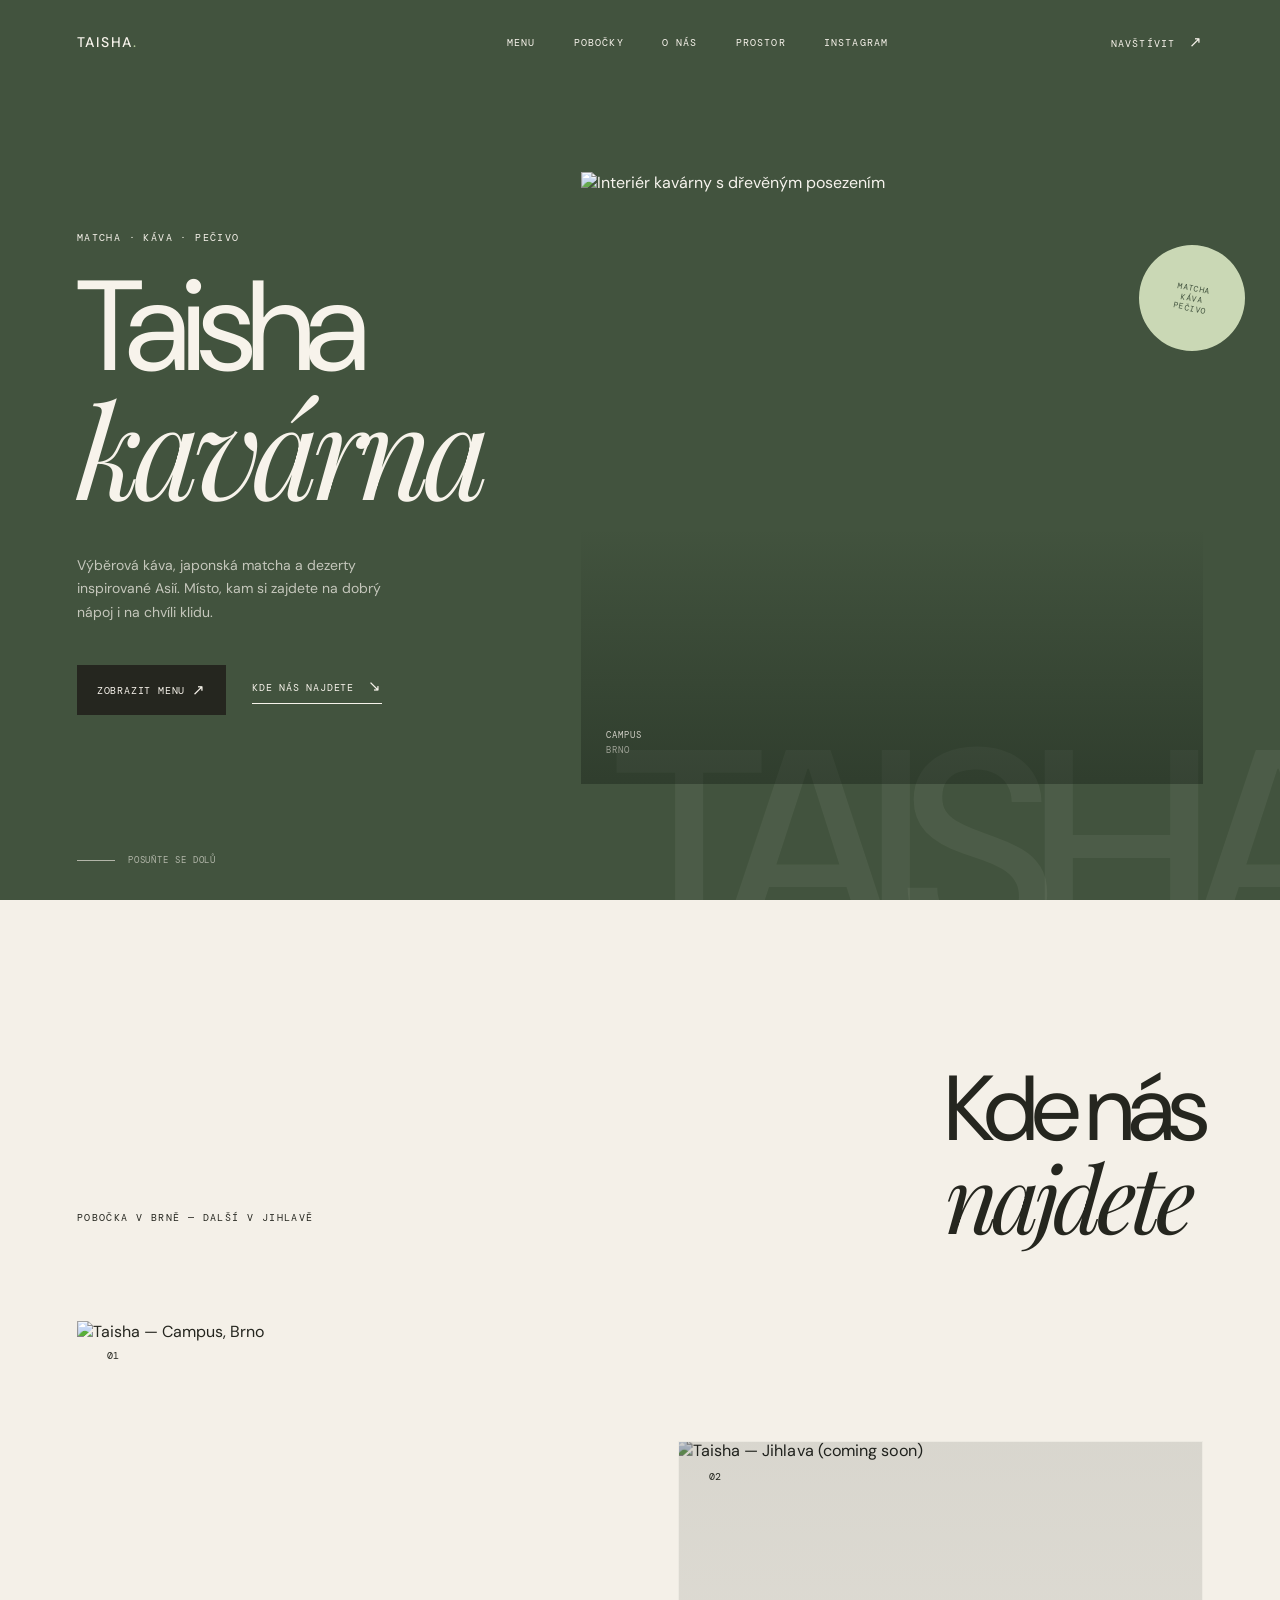
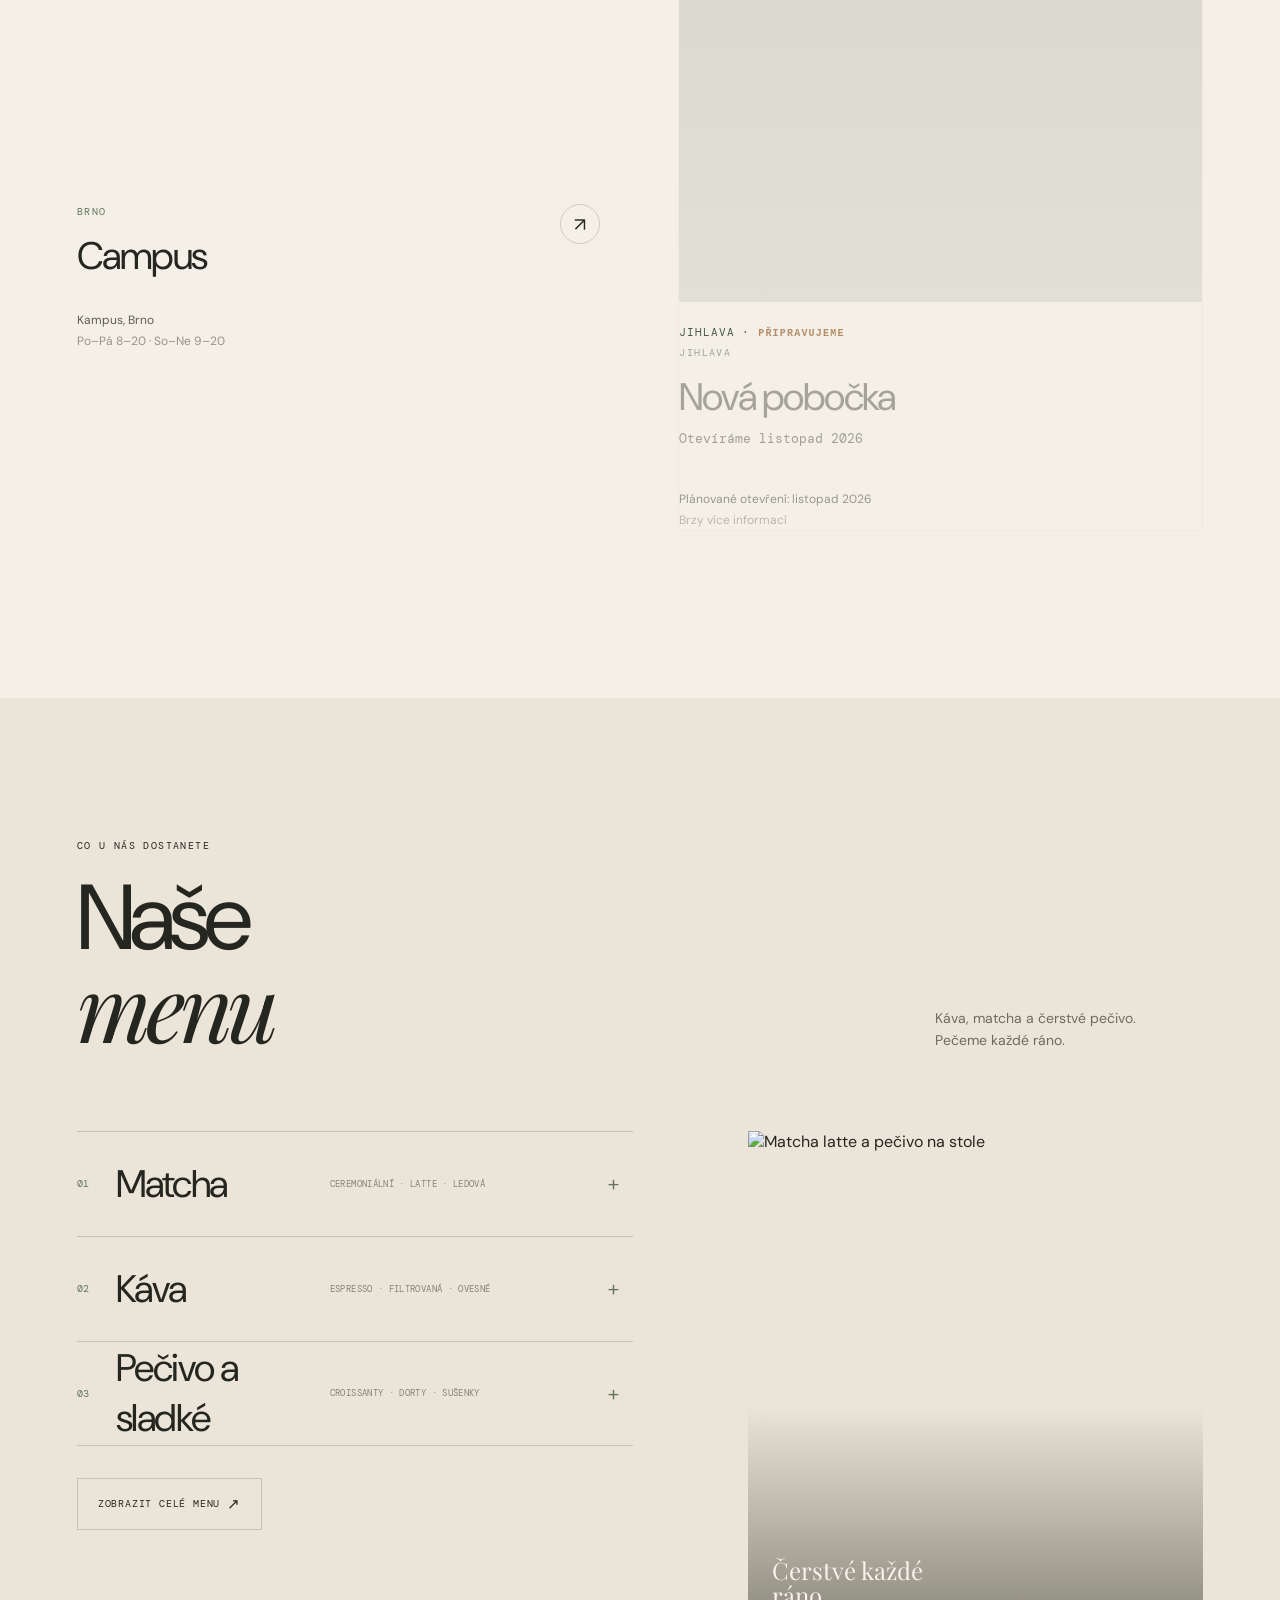
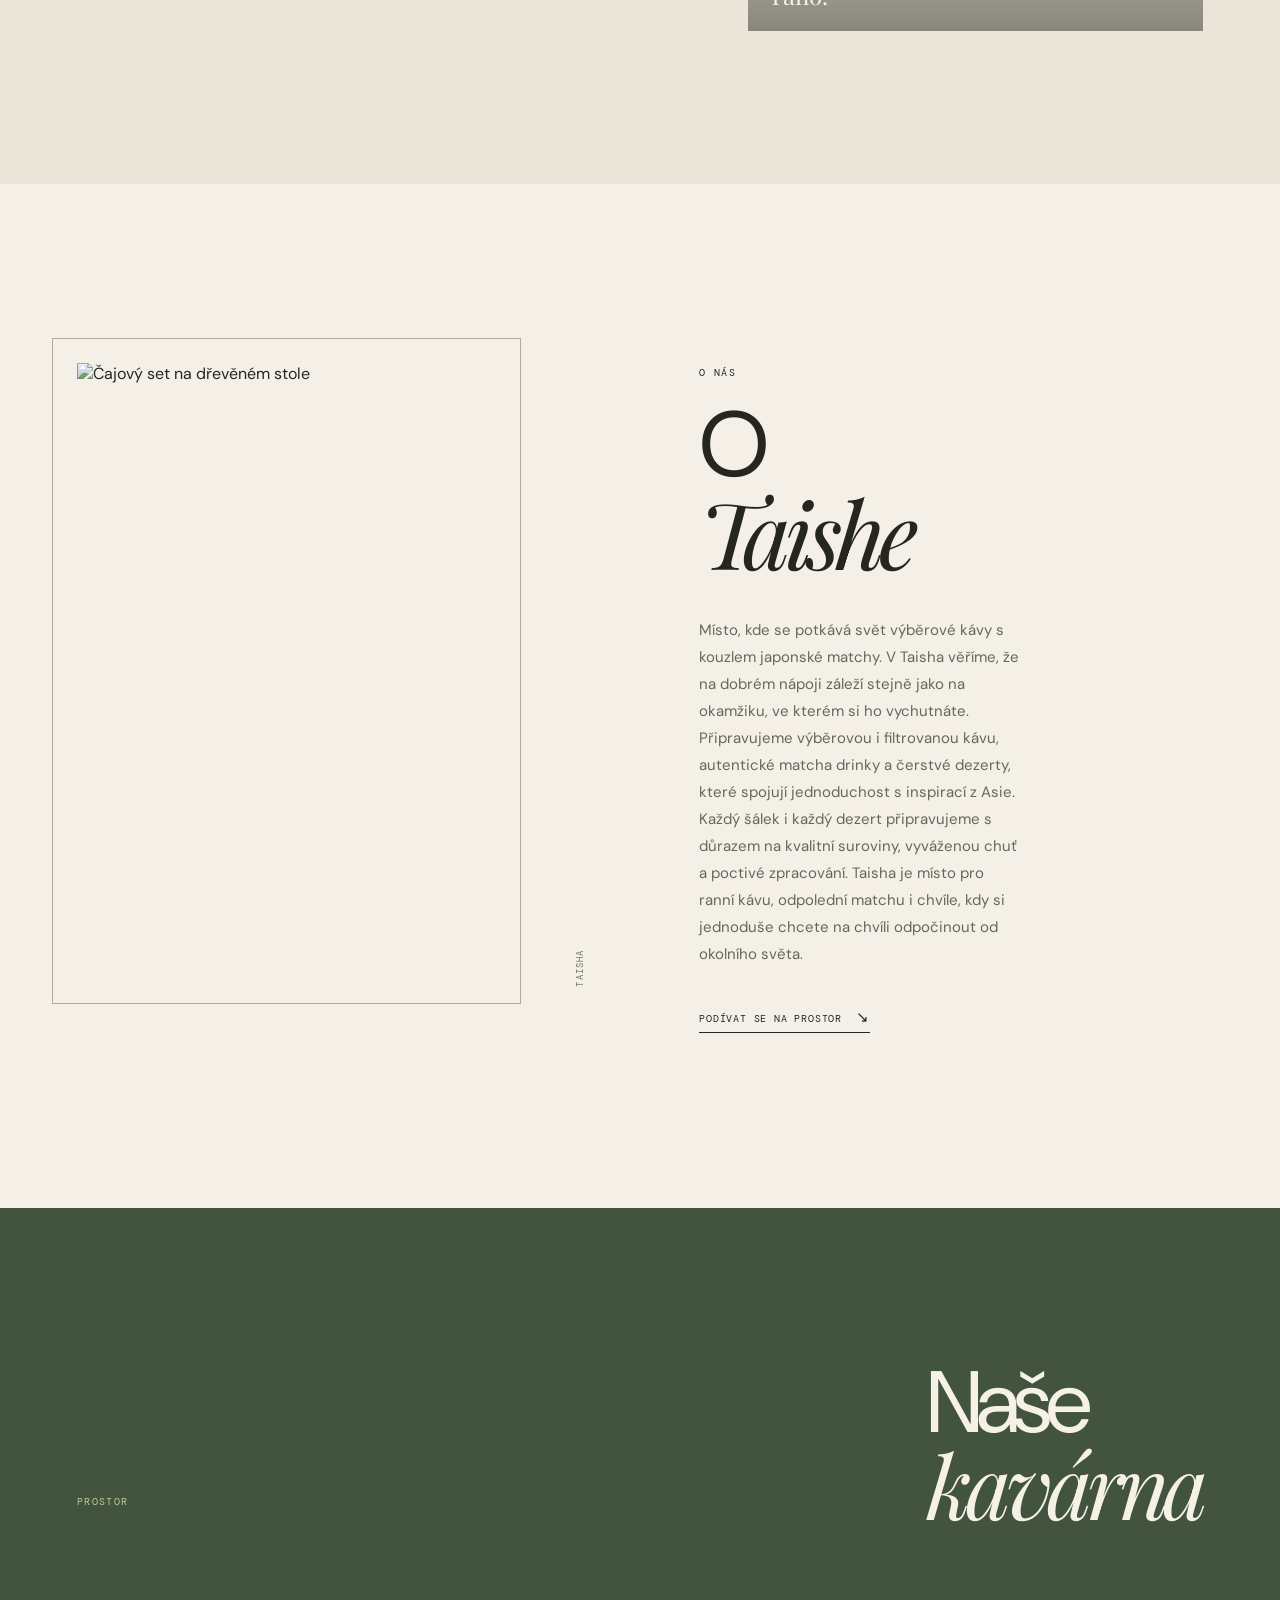
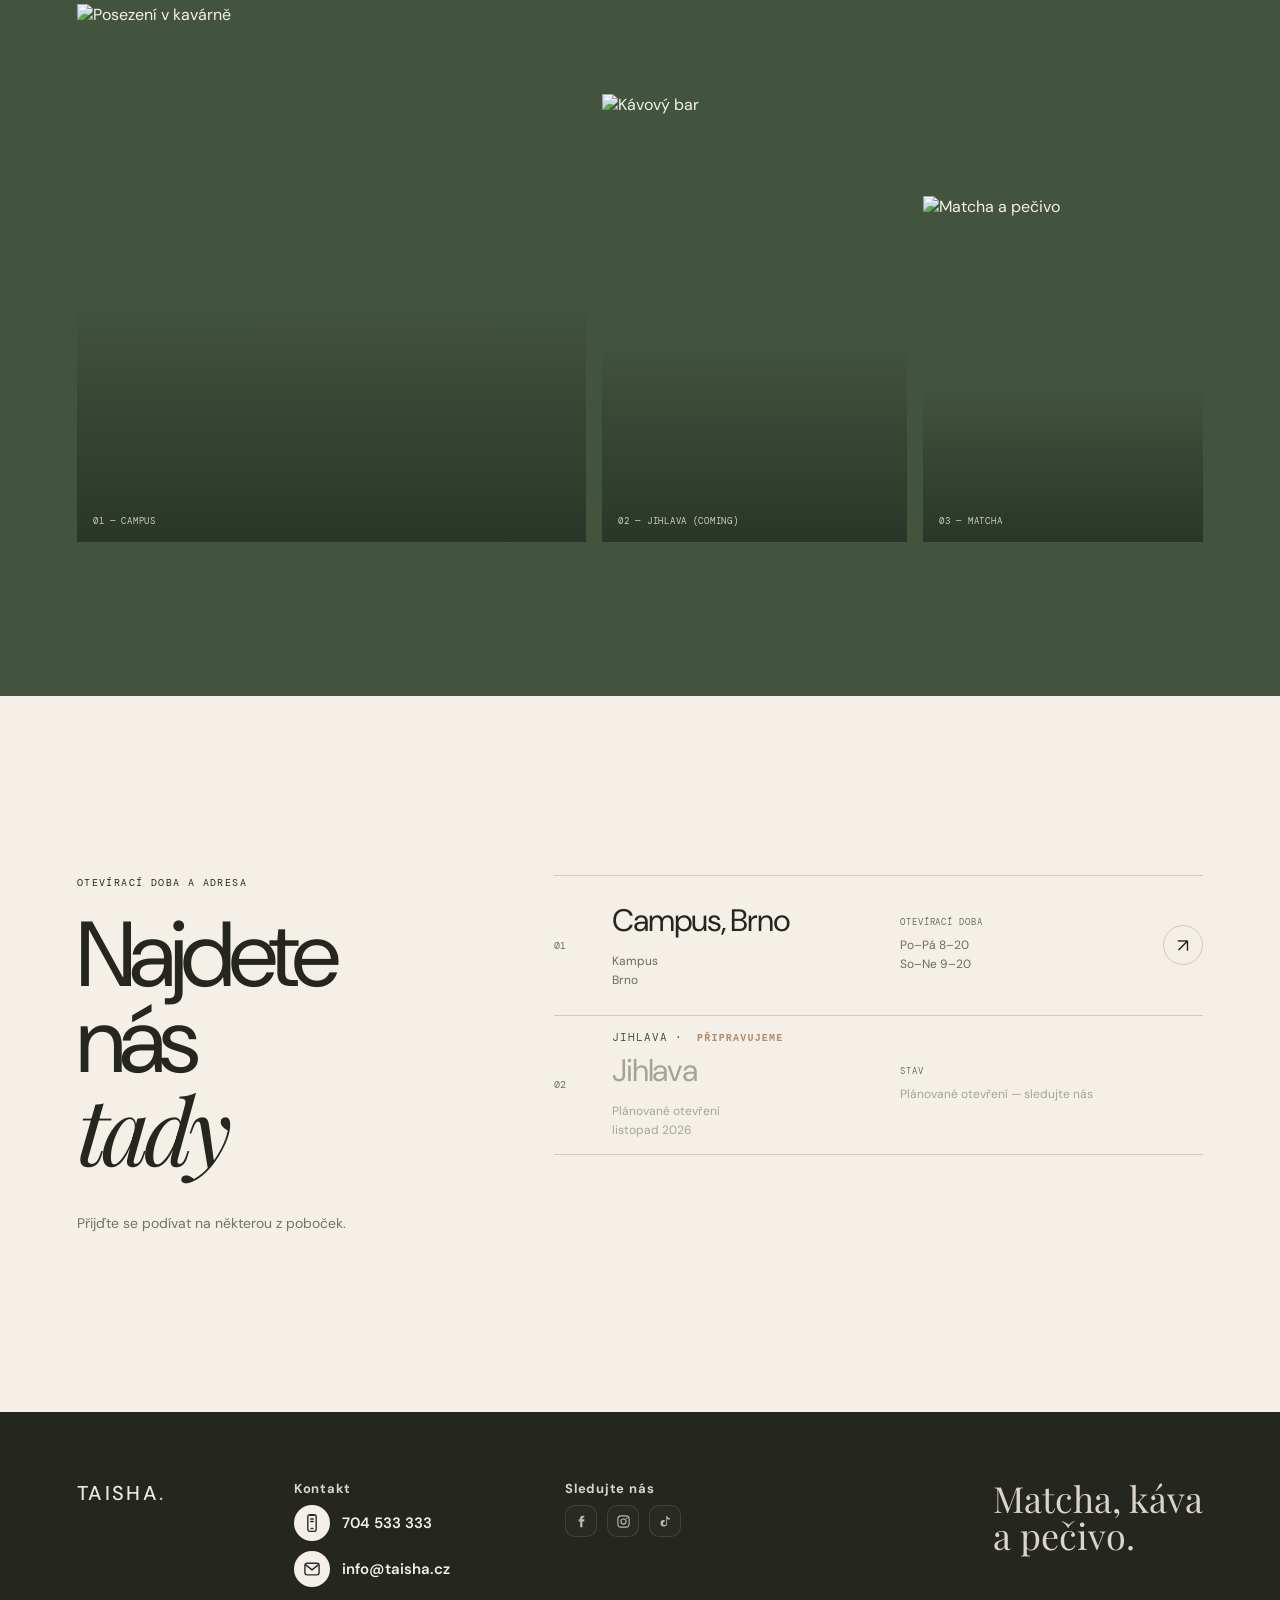
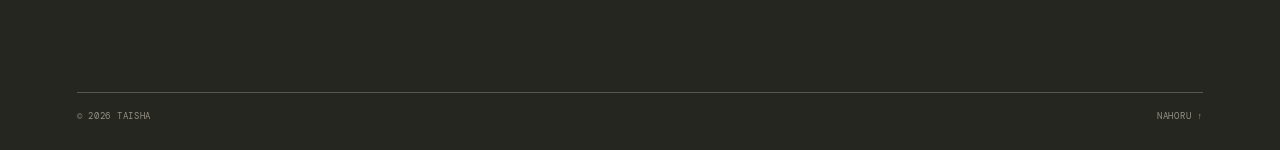
==== commit 21eaa20a: "Add files via upload" ====
--- a/index.html
+++ b/index.html
@@ -5,12 +5,14 @@
     <meta name="viewport" content="width=device-width, initial-scale=1.0" />
     <meta name="description" content="Taisha — matcha, káva a něco sladkého. Dvě pobočky, jedna Taisha." />
     <title>Taisha — matcha, káva a něco sladkého</title>
+    <link rel="icon" type="image/png" href="img/logo.png" />
     <meta name="twitter:card" content="summary_large_image">
     <!-- Open graph / twitter image removed (no external bolt.new references) -->
 </head>
   <body>
     <div id="app"></div>
     <link rel="stylesheet" href="style.css?v=2">
+    <link rel="stylesheet" href="menu-page.css">
     <script src="main.js?v=2"></script>
   </body>
 </html>
--- a/style.css
+++ b/style.css
@@ -8,7 +8,7 @@
 button { font: inherit; }
 img { display: block; width: 100%; height: 100%; object-fit: cover; }
 .section-pad { padding-left: clamp(24px, 6vw, 96px); padding-right: clamp(24px, 6vw, 96px); }
-.site-header { position: fixed; z-index: 10; top: 0; left: 0; width: 100%; height: 84px; display: flex; align-items: center; justify-content: space-between; padding: 0 clamp(24px, 6vw, 96px); color: #f7f3eb; transition: background .4s, color .4s, box-shadow .4s; }
+.site-header { position: fixed; z-index: 10; top: 0; left: 0; width: 100%; height: 84px; display: flex; align-items: center; justify-content: space-between; padding: 0 clamp(24px, 6vw, 96px); color: #f7f3eb; background: transparent; border-bottom: none; backdrop-filter: none; transition: background .4s, color .4s, box-shadow .4s; }
 .site-header.scrolled { color: var(--ink); background: rgba(244,240,232,.94); box-shadow: 0 1px 0 var(--line); backdrop-filter: blur(14px); }
 .brand { letter-spacing: .12em; font-size: 14px; font-weight: 500; }
 .brand-dot { color: #b8ce9e; }
--- a/menu-page.css
+++ b/menu-page.css
@@ -0,0 +1,208 @@
+:root {
+  --ink: #25261f;
+  --sage: #63745b;
+  --sage-dark: #42533e;
+  --wood: #b28c67;
+  --cream: #f4f0e8;
+  --paper: #ebe5d9;
+  --line: rgba(37,38,31,.18);
+  --card: rgba(255,255,255,.42);
+  --card-strong: rgba(255,255,255,.72);
+}
+
+.menu-page-body {
+  background:
+    radial-gradient(circle at top left, rgba(99,116,91,.08), transparent 30%),
+    var(--cream);
+  color: var(--ink);
+}
+
+.menu-page-body .site-header {
+  color: var(--ink);
+  background: rgba(244,240,232,.72);
+  border-bottom: 1px solid rgba(37,38,31,.08);
+  backdrop-filter: blur(10px);
+}
+
+.menu-page-body .site-header.scrolled {
+  background: rgba(244,240,232,.94);
+  box-shadow: 0 1px 0 var(--line);
+  backdrop-filter: blur(14px);
+}
+
+.page-shell {
+  padding-top: 120px;
+}
+
+.menu-page-hero {
+  position: relative;
+  padding-top: 88px;
+  padding-bottom: 42px;
+  background: linear-gradient(180deg, rgba(66,83,62,0.12), rgba(66,83,62,0));
+  overflow: hidden;
+}
+
+.menu-page-hero::before {
+  content: "TAISHA";
+  position: absolute;
+  right: -2vw;
+  bottom: -2vw;
+  font-family: 'DM Sans', sans-serif;
+  font-size: clamp(120px, 20vw, 340px);
+  line-height: .8;
+  letter-spacing: -.08em;
+  color: rgba(37,38,31,.045);
+  pointer-events: none;
+}
+
+.menu-page-hero h1 {
+  position: relative;
+  z-index: 1;
+  font-size: clamp(64px, 8vw, 120px);
+  margin: 0;
+}
+
+.menu-page-hero .eyebrow {
+  position: relative;
+  z-index: 1;
+  margin-bottom: 18px;
+}
+
+.menu-page-hero p:last-child {
+  position: relative;
+  z-index: 1;
+  max-width: 620px;
+  margin-top: 28px;
+  color: #5d5c52;
+  font-size: 15px;
+  line-height: 1.8;
+}
+
+.menu-catalog {
+  max-width: 1200px;
+  margin: 0 auto;
+  padding-bottom: 110px;
+  display: grid;
+  grid-template-columns: repeat(2, minmax(0, 1fr));
+  gap: 28px;
+}
+
+.menu-category {
+  position: relative;
+  padding: clamp(24px, 3vw, 38px);
+  border: 1px solid var(--line);
+  border-radius: 28px;
+  background: linear-gradient(180deg, rgba(255,255,255,.5), rgba(255,255,255,.26));
+  box-shadow: 0 10px 30px rgba(37,38,31,.04);
+  backdrop-filter: blur(3px);
+}
+
+.menu-category-head {
+  display: flex;
+  justify-content: space-between;
+  align-items: end;
+  gap: 18px;
+  margin-bottom: 18px;
+  padding-bottom: 12px;
+  border-bottom: 1px solid rgba(37,38,31,.08);
+}
+
+.menu-category-head h2 {
+  margin: 0;
+  font-size: clamp(30px, 4vw, 52px);
+  letter-spacing: -.06em;
+}
+
+.menu-products {
+  display: grid;
+  grid-template-columns: repeat(2, minmax(0, 1fr));
+  gap: 10px 18px;
+}
+
+.menu-product {
+  display: flex;
+  justify-content: space-between;
+  align-items: center;
+  gap: 12px;
+  padding: 12px 14px;
+  border: 1px solid rgba(37,38,31,.08);
+  border-radius: 14px;
+  background: rgba(255,255,255,.38);
+  transition: opacity .2s ease, border-color .2s ease;
+}
+
+.menu-product:hover {
+  opacity: .8;
+  border-color: rgba(99,116,91,.2);
+}
+
+.menu-item-name {
+  display: block;
+  font-size: clamp(16px, 1.7vw, 22px);
+  letter-spacing: -.04em;
+  line-height: 1.2;
+  color: var(--ink);
+}
+
+.menu-item-price {
+  flex-shrink: 0;
+  font-family: 'DM Mono', monospace;
+  font-size: 11px;
+  letter-spacing: .08em;
+  text-transform: uppercase;
+  color: var(--sage-dark);
+}
+
+.menu-featured {
+  background: linear-gradient(180deg, rgba(255,255,255,.82), rgba(255,255,255,.42));
+}
+
+@media (max-width: 980px) {
+  .menu-catalog {
+    grid-template-columns: 1fr;
+  }
+
+  .menu-products {
+    grid-template-columns: 1fr;
+  }
+}
+
+@media (max-width: 800px) {
+  .page-shell {
+    padding-top: 96px;
+  }
+
+  .menu-page-hero {
+    padding-top: 80px;
+    padding-bottom: 20px;
+  }
+
+  .menu-catalog {
+    gap: 18px;
+    padding-bottom: 80px;
+  }
+
+  .menu-category {
+    border-radius: 22px;
+    padding: 20px 18px;
+  }
+
+  .menu-category-head {
+    display: block;
+    padding-bottom: 12px;
+    margin-bottom: 18px;
+  }
+
+  .menu-category-note {
+    margin-top: 10px;
+  }
+
+  .menu-products {
+    grid-template-columns: 1fr;
+  }
+
+  .menu-product {
+    padding: 16px;
+    min-height: 150px;
+  }
+}
